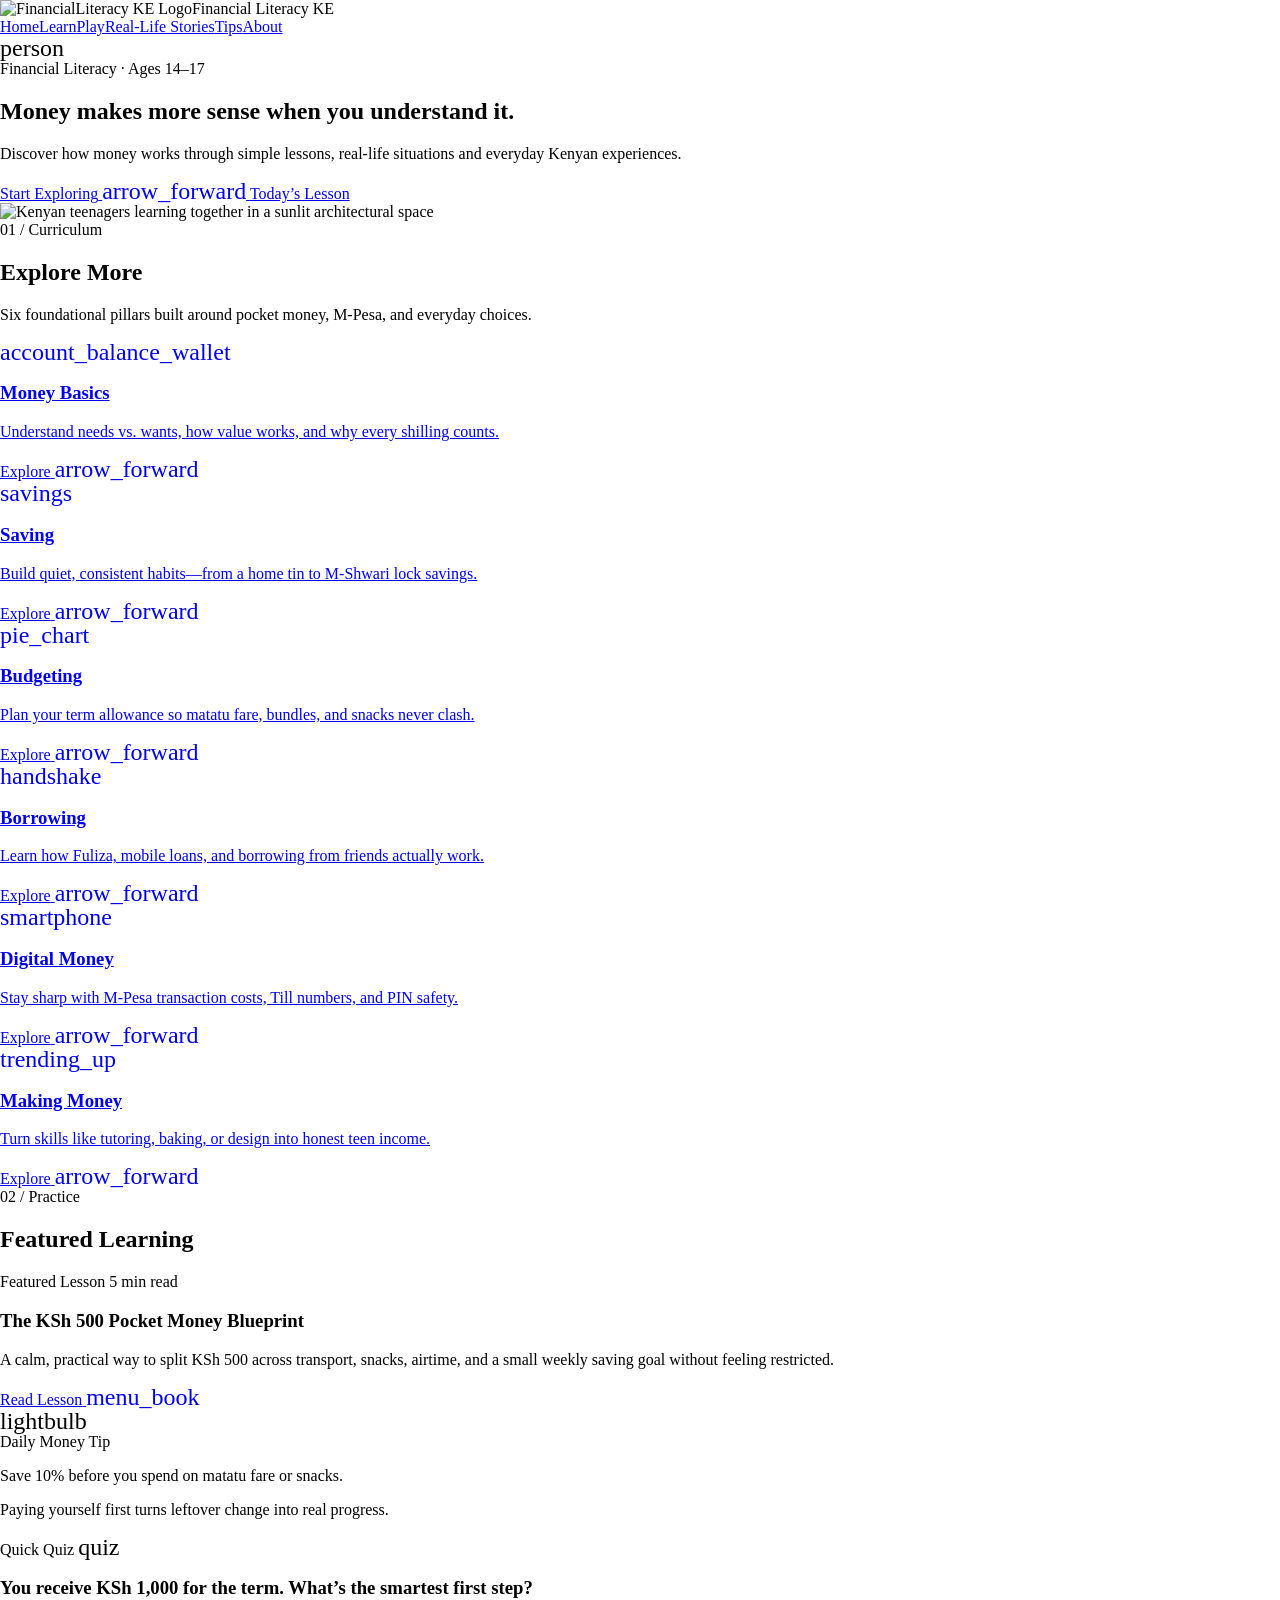
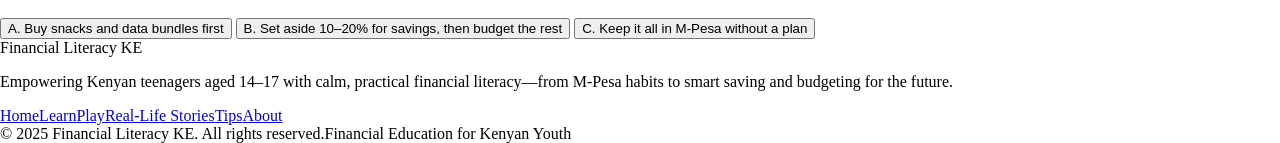
==== index.html @ c9da8e2b "Fix static preview startup" ====
<!DOCTYPE html>
<html lang="en">
<head>
    <meta charset="UTF-8">
    <meta name="viewport" content="width=device-width, initial-scale=1.0">
    <meta http-equiv="refresh" content="0; url=./code.html">
    <title>Financial Literacy KE</title>
</head>
<body>
    <p>Opening <a href="./code.html">Financial Literacy KE</a>…</p>
</body>
</html>
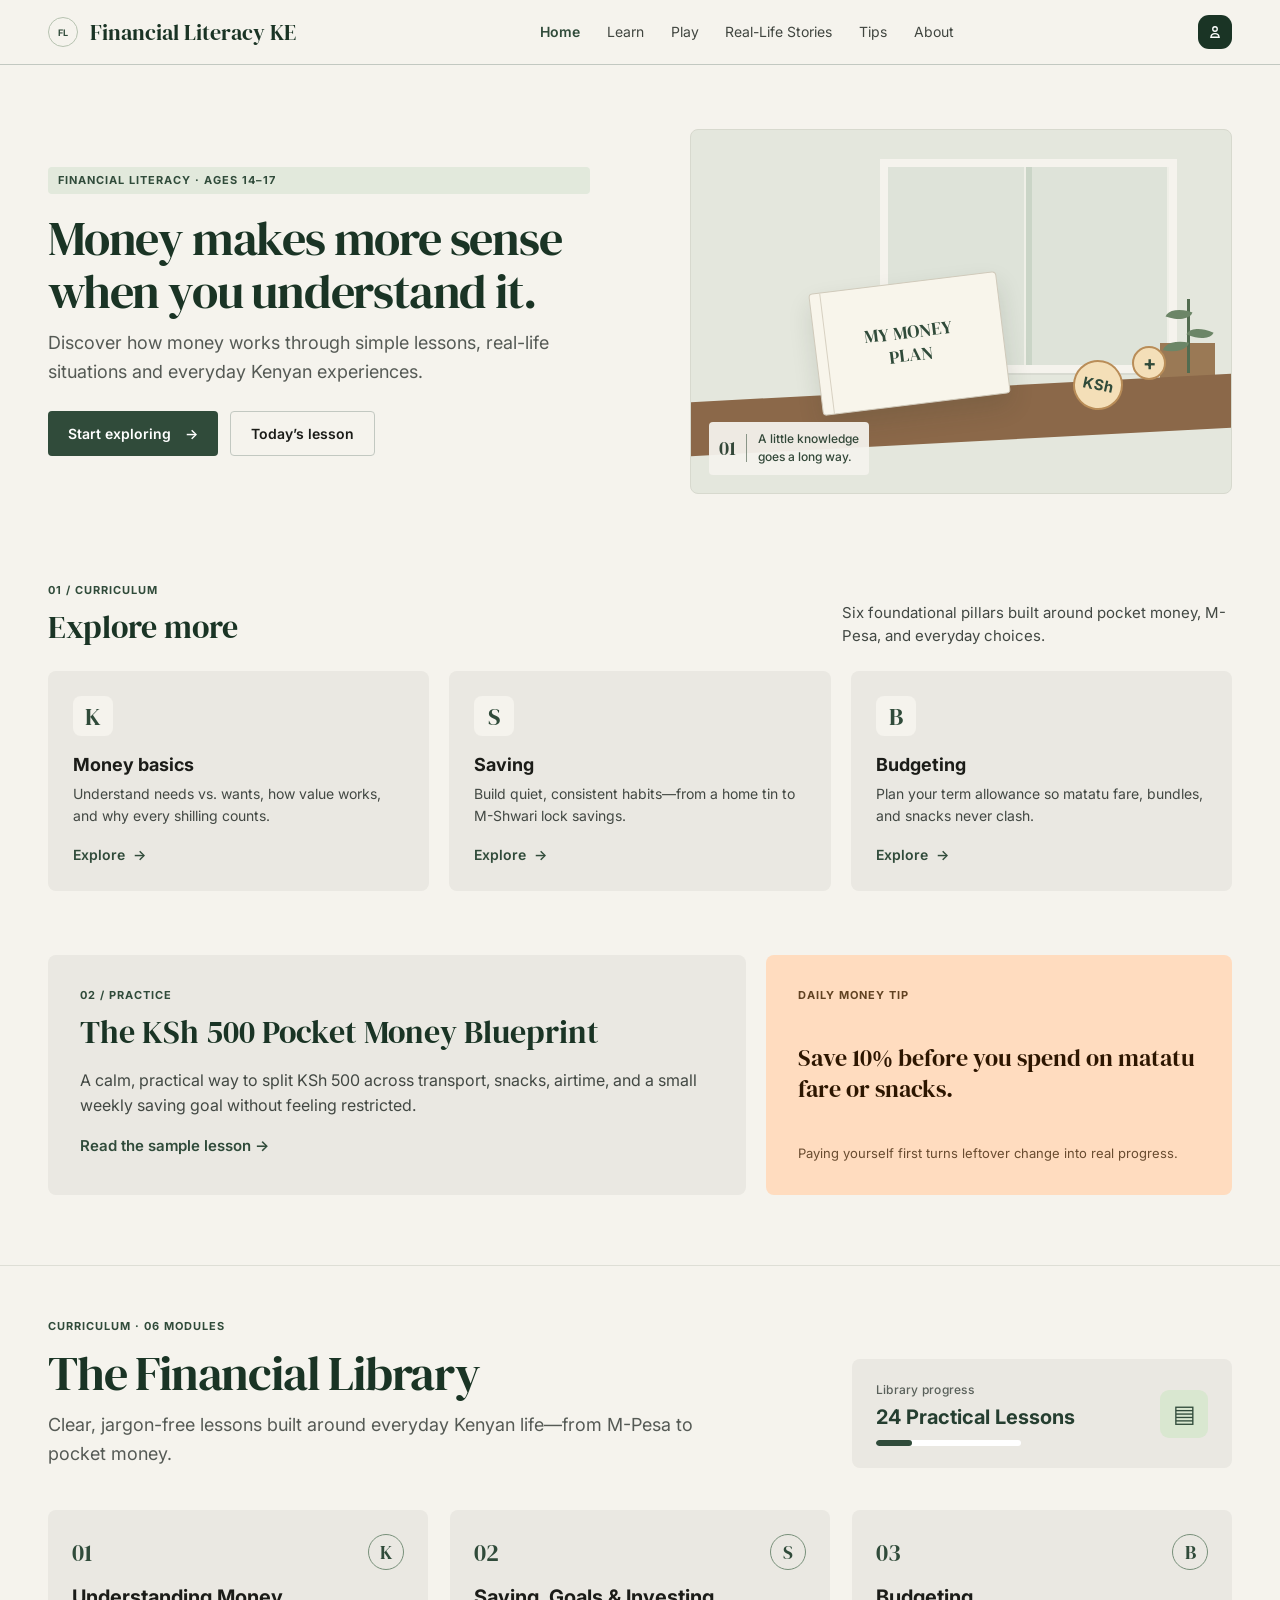
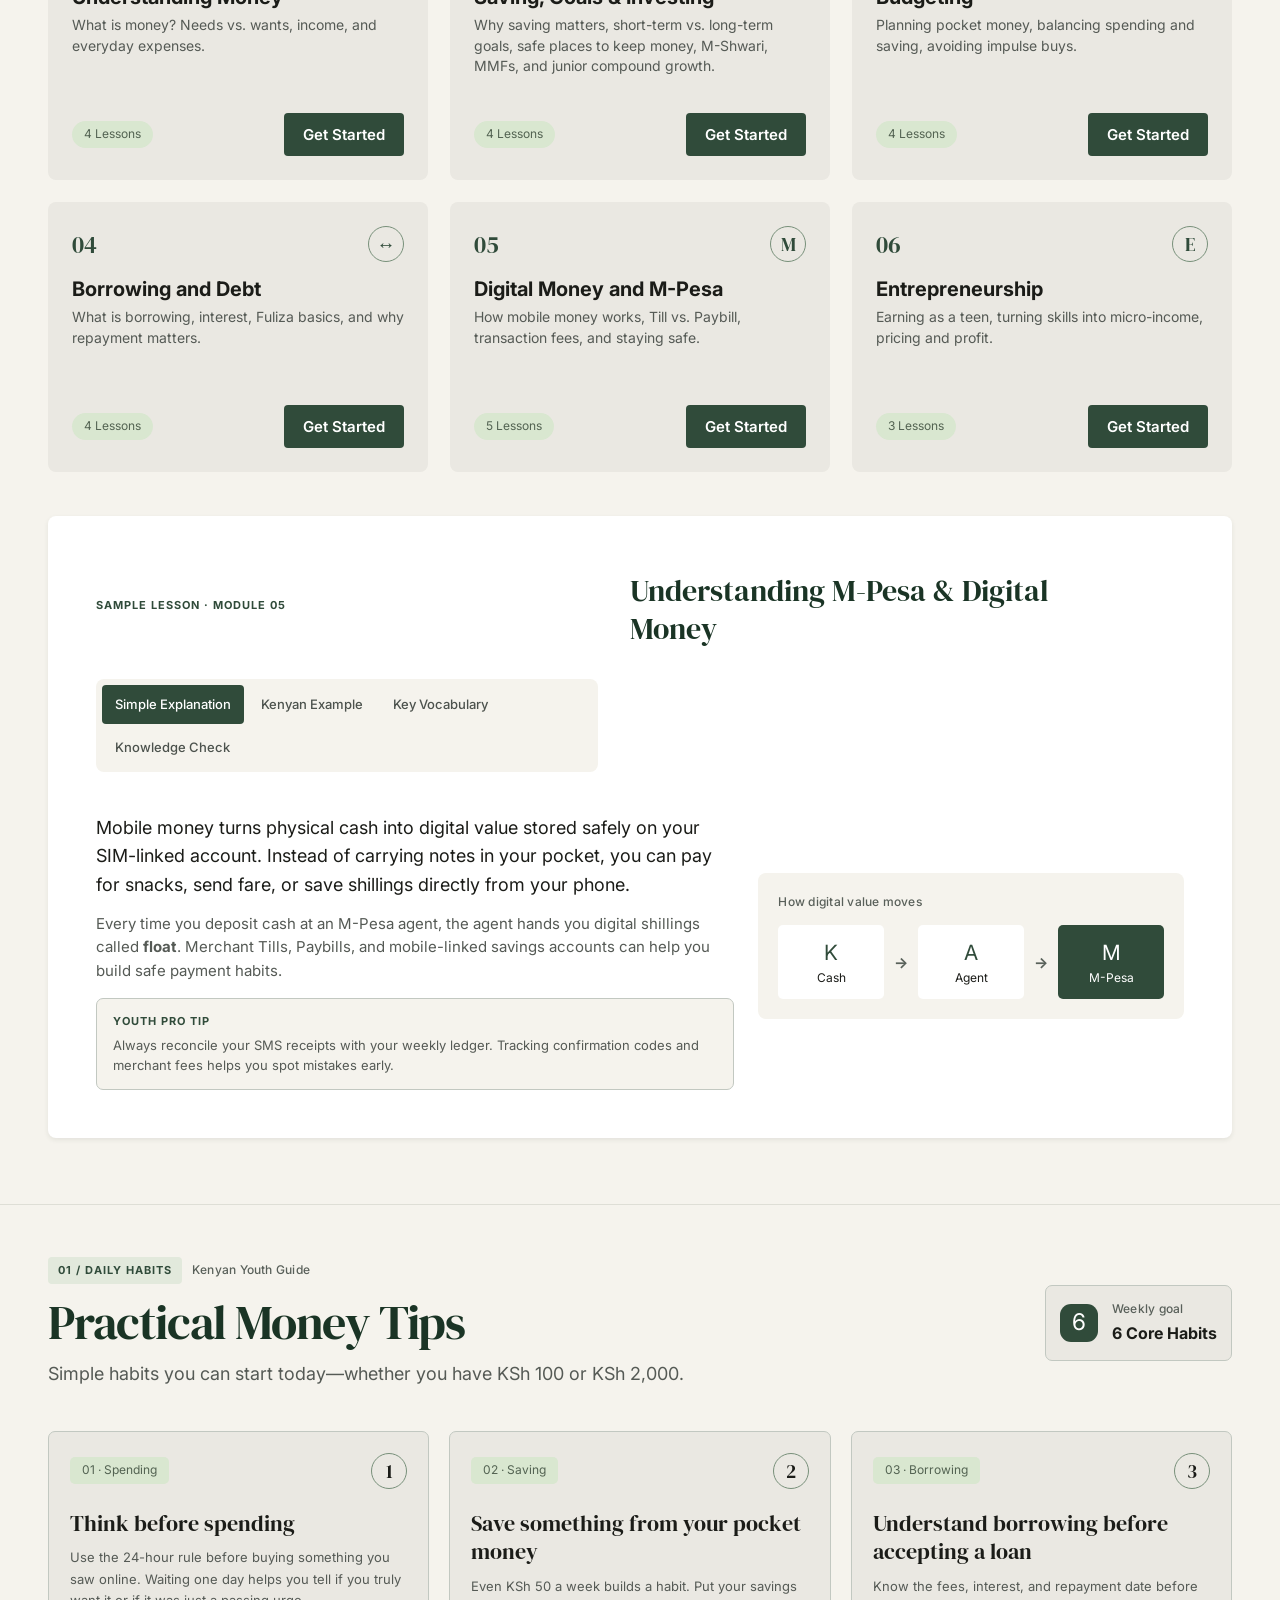
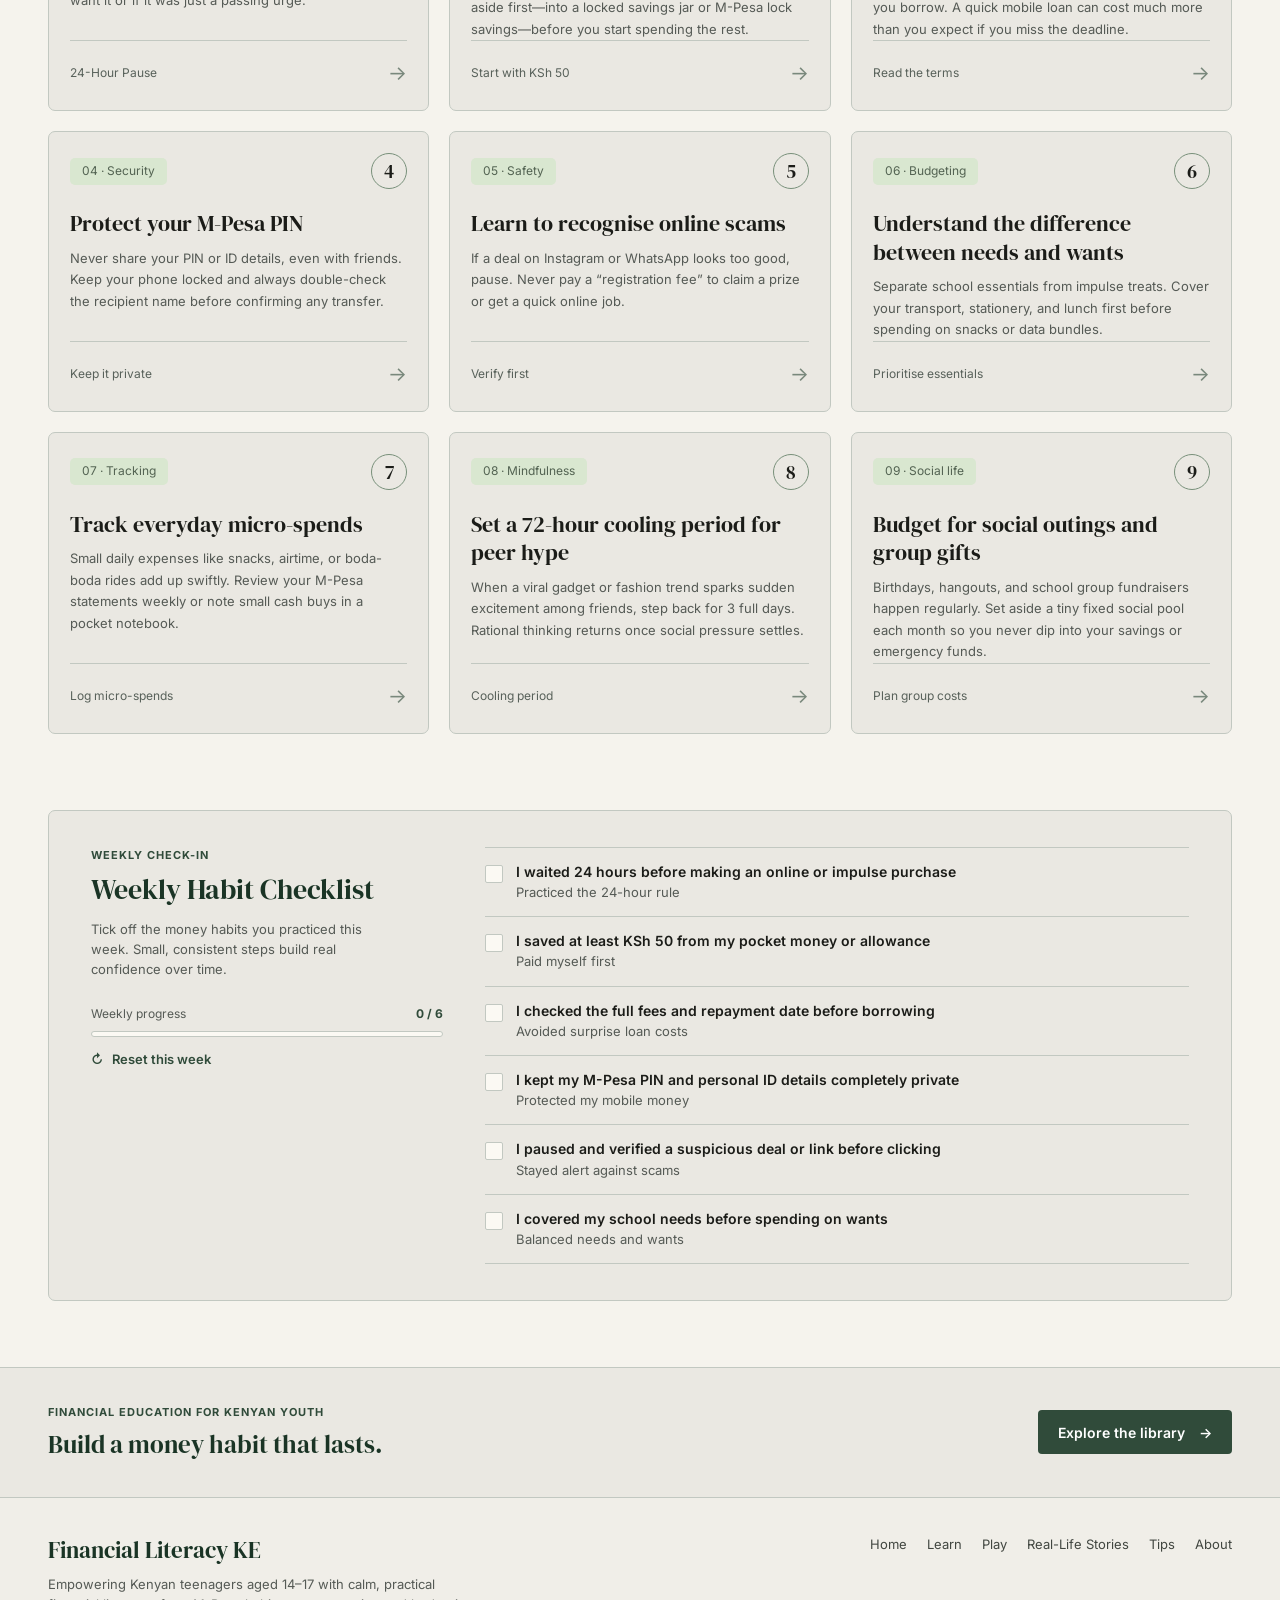
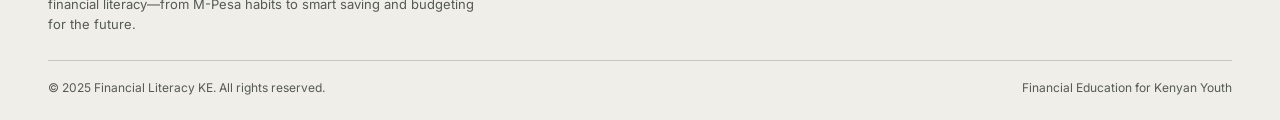
==== commit ebdfa649: "Build responsive financial literacy learning app" ====
--- a/index.html
+++ b/index.html
@@ -1,12 +1,493 @@
-<!DOCTYPE html>
+<!doctype html>
 <html lang="en">
-<head>
-    <meta charset="UTF-8">
-    <meta name="viewport" content="width=device-width, initial-scale=1.0">
-    <meta http-equiv="refresh" content="0; url=./code.html">
-    <title>Financial Literacy KE</title>
-</head>
-<body>
-    <p>Opening <a href="./code.html">Financial Literacy KE</a>…</p>
-</body>
+  <head>
+    <meta charset="utf-8" />
+    <meta name="viewport" content="width=device-width, initial-scale=1" />
+    <meta name="theme-color" content="#f5f3ed" />
+    <meta
+      name="description"
+      content="Practical, jargon-free financial lessons for Kenyan teenagers. Learn about saving, budgeting, M-Pesa, and more."
+    />
+    <title>Financial Literacy KE — Learn money with confidence</title>
+    <link rel="preconnect" href="https://fonts.googleapis.com" />
+    <link rel="preconnect" href="https://fonts.gstatic.com" crossorigin />
+    <link
+      href="https://fonts.googleapis.com/css2?family=DM+Serif+Display&family=Inter:wght@400;500;600;700&display=swap"
+      rel="stylesheet"
+    />
+    <link rel="stylesheet" href="./style.css" />
+    <script src="./script.js" defer></script>
+  </head>
+  <body>
+    <header class="site-header">
+      <div class="header-inner">
+        <a class="brand" href="#home" aria-label="Financial Literacy KE home">
+          <span class="brand-mark" aria-hidden="true">FL</span>
+          <span>Financial Literacy KE</span>
+        </a>
+        <button
+          class="menu-toggle"
+          type="button"
+          aria-expanded="false"
+          aria-controls="primary-nav"
+          aria-label="Open navigation"
+        >
+          <span></span><span></span><span></span>
+        </button>
+        <nav class="primary-nav" id="primary-nav" aria-label="Main navigation">
+          <a href="#home" data-nav="home">Home</a>
+          <a href="#library" data-nav="library">Learn</a>
+          <a href="#practice" data-nav="practice">Play</a>
+          <a href="#stories" data-nav="stories">Real-Life Stories</a>
+          <a href="#tips" data-nav="tips">Tips</a>
+          <a href="#about" data-nav="about">About</a>
+        </nav>
+        <a
+          class="profile-button"
+          href="#about"
+          aria-label="About Financial Literacy KE"
+          ><svg viewBox="0 0 24 24" aria-hidden="true">
+            <circle cx="12" cy="8" r="3" />
+            <path d="M6.5 19c.4-3.1 2.3-4.8 5.5-4.8s5.1 1.7 5.5 4.8z" /></svg
+        ></a>
+      </div>
+    </header>
+
+    <main>
+      <section class="home-section" id="home" aria-labelledby="home-title">
+        <div class="hero layout-width">
+          <div class="hero-copy">
+            <span class="eyebrow pill">Financial literacy · Ages 14–17</span>
+            <h1 id="home-title">
+              Money makes more sense when you understand it.
+            </h1>
+            <p class="lead">
+              Discover how money works through simple lessons, real-life
+              situations and everyday Kenyan experiences.
+            </p>
+            <div class="hero-actions">
+              <a class="button button-primary" href="#library"
+                >Start exploring <span aria-hidden="true">→</span></a
+              ><a class="button button-secondary" href="#practice"
+                >Today’s lesson</a
+              >
+            </div>
+          </div>
+          <div
+            class="hero-art"
+            role="img"
+            aria-label="Illustration of a learner planning savings and everyday spending"
+          >
+            <div class="art-sun"></div>
+            <div class="art-window">
+              <div class="window-pane"></div>
+              <div class="window-pane"></div>
+            </div>
+            <div class="art-plant"><i></i><i></i><i></i><b></b></div>
+            <div class="art-desk"></div>
+            <div class="art-book">
+              <span>MY MONEY<br />PLAN</span>
+            </div>
+            <div class="art-coin coin-one">KSh</div>
+            <div class="art-coin coin-two">+</div>
+            <div class="art-caption">
+              <span class="caption-mark">01</span
+              ><span>A little knowledge<br />goes a long way.</span>
+            </div>
+          </div>
+        </div>
+        <div class="home-highlights layout-width" id="stories">
+          <div class="section-heading">
+            <div>
+              <span class="eyebrow">01 / Curriculum</span>
+              <h2>Explore more</h2>
+            </div>
+            <p>
+              Six foundational pillars built around pocket money, M-Pesa, and
+              everyday choices.
+            </p>
+          </div>
+          <div class="highlight-grid">
+            <a class="highlight-card" href="#library"
+              ><span class="card-icon" aria-hidden="true">K</span>
+              <h3>Money basics</h3>
+              <p>
+                Understand needs vs. wants, how value works, and why every
+                shilling counts.
+              </p>
+              <span class="card-link"
+                >Explore <span aria-hidden="true">→</span></span
+              ></a
+            >
+            <a class="highlight-card" href="#library"
+              ><span class="card-icon" aria-hidden="true">S</span>
+              <h3>Saving</h3>
+              <p>
+                Build quiet, consistent habits—from a home tin to M-Shwari lock
+                savings.
+              </p>
+              <span class="card-link"
+                >Explore <span aria-hidden="true">→</span></span
+              ></a
+            >
+            <a class="highlight-card" href="#library"
+              ><span class="card-icon" aria-hidden="true">B</span>
+              <h3>Budgeting</h3>
+              <p>
+                Plan your term allowance so matatu fare, bundles, and snacks
+                never clash.
+              </p>
+              <span class="card-link"
+                >Explore <span aria-hidden="true">→</span></span
+              ></a
+            >
+          </div>
+        </div>
+        <div class="home-feature layout-width" id="practice">
+          <div class="feature-copy">
+            <span class="eyebrow">02 / Practice</span>
+            <h2>The KSh 500 Pocket Money Blueprint</h2>
+            <p>
+              A calm, practical way to split KSh 500 across transport, snacks,
+              airtime, and a small weekly saving goal without feeling
+              restricted.
+            </p>
+            <a class="text-link" href="#library"
+              >Read the sample lesson <span aria-hidden="true">→</span></a
+            >
+          </div>
+          <aside class="daily-tip">
+            <span class="eyebrow">Daily money tip</span>
+            <p>Save 10% before you spend on matatu fare or snacks.</p>
+            <span class="tip-foot"
+              >Paying yourself first turns leftover change into real
+              progress.</span
+            >
+          </aside>
+        </div>
+      </section>
+
+      <section
+        class="library-section page-section"
+        id="library"
+        aria-labelledby="library-title"
+      >
+        <div class="library-intro layout-width">
+          <div>
+            <span class="eyebrow">Curriculum · 06 Modules</span>
+            <h1 id="library-title">The Financial Library</h1>
+            <p class="lead">
+              Clear, jargon-free lessons built around everyday Kenyan life—from
+              M-Pesa to pocket money.
+            </p>
+          </div>
+          <div class="progress-summary">
+            <div>
+              <span class="small-label">Library progress</span
+              ><strong>24 Practical Lessons</strong>
+              <div class="progress-track"><span></span></div>
+            </div>
+            <span class="summary-icon" aria-hidden="true">▤</span>
+          </div>
+        </div>
+        <div class="module-grid layout-width" id="module-grid"></div>
+        <section
+          class="sample-lesson layout-width"
+          id="sample-lesson"
+          aria-labelledby="sample-title"
+        >
+          <div class="sample-intro">
+            <span class="eyebrow">Sample lesson · Module 05</span>
+            <h2 id="sample-title">Understanding M-Pesa &amp; Digital Money</h2>
+            <div
+              class="lesson-tabs"
+              role="tablist"
+              aria-label="Lesson sections"
+            >
+              <button
+                class="lesson-tab is-active"
+                type="button"
+                role="tab"
+                aria-selected="true"
+                aria-controls="panel-explanation"
+                id="tab-explanation"
+                data-tab="explanation"
+              >
+                Simple Explanation
+              </button>
+              <button
+                class="lesson-tab"
+                type="button"
+                role="tab"
+                aria-selected="false"
+                aria-controls="panel-example"
+                id="tab-example"
+                data-tab="example"
+              >
+                Kenyan Example
+              </button>
+              <button
+                class="lesson-tab"
+                type="button"
+                role="tab"
+                aria-selected="false"
+                aria-controls="panel-vocabulary"
+                id="tab-vocabulary"
+                data-tab="vocabulary"
+              >
+                Key Vocabulary
+              </button>
+              <button
+                class="lesson-tab"
+                type="button"
+                role="tab"
+                aria-selected="false"
+                aria-controls="panel-quiz"
+                id="tab-quiz"
+                data-tab="quiz"
+              >
+                Knowledge Check
+              </button>
+            </div>
+          </div>
+          <div class="lesson-panels">
+            <div
+              class="lesson-panel"
+              id="panel-explanation"
+              role="tabpanel"
+              aria-labelledby="tab-explanation"
+            >
+              <div class="lesson-copy">
+                <p class="lesson-lead">
+                  Mobile money turns physical cash into digital value stored
+                  safely on your SIM-linked account. Instead of carrying notes
+                  in your pocket, you can pay for snacks, send fare, or save
+                  shillings directly from your phone.
+                </p>
+                <p>
+                  Every time you deposit cash at an M-Pesa agent, the agent
+                  hands you digital shillings called <strong>float</strong>.
+                  Merchant Tills, Paybills, and mobile-linked savings accounts
+                  can help you build safe payment habits.
+                </p>
+                <aside class="pro-tip">
+                  <span class="eyebrow">Youth pro tip</span>
+                  <p>
+                    Always reconcile your SMS receipts with your weekly ledger.
+                    Tracking confirmation codes and merchant fees helps you spot
+                    mistakes early.
+                  </p>
+                </aside>
+              </div>
+              <div class="money-flow">
+                <span class="small-label">How digital value moves</span>
+                <div class="flow-items">
+                  <div><span aria-hidden="true">K</span>Cash</div>
+                  <b aria-hidden="true">→</b>
+                  <div><span aria-hidden="true">A</span>Agent</div>
+                  <b aria-hidden="true">→</b>
+                  <div class="flow-active">
+                    <span aria-hidden="true">M</span>M-Pesa
+                  </div>
+                </div>
+              </div>
+            </div>
+            <div
+              class="lesson-panel is-hidden"
+              id="panel-example"
+              role="tabpanel"
+              aria-labelledby="tab-example"
+              hidden
+            >
+              <div class="example-grid">
+                <article class="example-card">
+                  <span class="tag">Buy Goods · Till</span>
+                  <h3>Buying snacks at the local duka</h3>
+                  <p>
+                    You buy a samosa and juice for KSh 80 using the shopkeeper’s
+                    Till number. As a merchant payment, you pay the displayed
+                    amount.
+                  </p>
+                </article>
+                <article class="example-card">
+                  <span class="tag tag-warm">Send Money · P2P</span>
+                  <h3>Sending KSh 150 to a friend</h3>
+                  <p>
+                    Sending money to a personal number may include a transaction
+                    fee. Check the confirmation screen before approving.
+                  </p>
+                </article>
+              </div>
+            </div>
+            <div
+              class="lesson-panel is-hidden"
+              id="panel-vocabulary"
+              role="tabpanel"
+              aria-labelledby="tab-vocabulary"
+              hidden
+            >
+              <div class="vocabulary-grid">
+                <article>
+                  <span class="eyebrow">Term 01</span>
+                  <h3>Float</h3>
+                  <p>
+                    Digital money held by an M-Pesa agent or in your mobile
+                    wallet, ready to be converted into cash or sent.
+                  </p>
+                </article>
+                <article>
+                  <span class="eyebrow">Term 02</span>
+                  <h3>Transaction fee</h3>
+                  <p>
+                    A service charge shown before you confirm certain transfers
+                    or withdrawals.
+                  </p>
+                </article>
+                <article>
+                  <span class="eyebrow">Term 03</span>
+                  <h3>Fuliza</h3>
+                  <p>
+                    An overdraft service that can complete a payment when your
+                    balance is short and has fees to understand.
+                  </p>
+                </article>
+              </div>
+            </div>
+            <div
+              class="lesson-panel is-hidden"
+              id="panel-quiz"
+              role="tabpanel"
+              aria-labelledby="tab-quiz"
+              hidden
+            >
+              <div class="question-card">
+                <span class="eyebrow">Quick check</span>
+                <h3>
+                  You are paying KSh 80 for snacks using a shop’s Buy Goods
+                  Till. What should you check before confirming?
+                </h3>
+                <div class="answer-list" data-quiz>
+                  <button
+                    class="answer-option"
+                    type="button"
+                    data-correct="true"
+                  >
+                    The merchant name and total shown on screen</button
+                  ><button
+                    class="answer-option"
+                    type="button"
+                    data-correct="false"
+                  >
+                    Whether you can share your PIN with the cashier</button
+                  ><button
+                    class="answer-option"
+                    type="button"
+                    data-correct="false"
+                  >
+                    Nothing—confirm every request immediately
+                  </button>
+                </div>
+                <p class="quiz-feedback" aria-live="polite"></p>
+              </div>
+            </div>
+          </div>
+        </section>
+      </section>
+
+      <section
+        class="tips-section page-section"
+        id="tips"
+        aria-labelledby="tips-title"
+      >
+        <div class="tips-intro layout-width">
+          <div>
+            <div class="eyebrow-row">
+              <span class="eyebrow pill">01 / Daily habits</span
+              ><span class="small-label">Kenyan Youth Guide</span>
+            </div>
+            <h1 id="tips-title">Practical Money Tips</h1>
+            <p class="lead">
+              Simple habits you can start today—whether you have KSh 100 or KSh
+              2,000.
+            </p>
+          </div>
+          <div class="goal-card">
+            <span class="goal-icon" aria-hidden="true">6</span
+            ><span
+              ><span class="small-label">Weekly goal</span
+              ><strong>6 Core Habits</strong></span
+            >
+          </div>
+        </div>
+        <div class="tips-grid layout-width" id="tips-grid"></div>
+        <section
+          class="checklist-card layout-width"
+          aria-labelledby="checklist-title"
+        >
+          <div class="checklist-summary">
+            <span class="eyebrow">Weekly check-in</span>
+            <h2 id="checklist-title">Weekly Habit Checklist</h2>
+            <p>
+              Tick off the money habits you practiced this week. Small,
+              consistent steps build real confidence over time.
+            </p>
+            <div class="check-progress">
+              <span>Weekly progress</span
+              ><strong id="checklist-counter" aria-live="polite">0 / 6</strong>
+            </div>
+            <div
+              class="progress-track progress-large"
+              role="progressbar"
+              aria-label="Weekly habits completed"
+              aria-valuemin="0"
+              aria-valuemax="6"
+              aria-valuenow="0"
+            >
+              <span id="checklist-progress"></span>
+            </div>
+            <button class="reset-button" id="reset-checklist" type="button">
+              ↻ &nbsp; Reset this week
+            </button>
+          </div>
+          <div class="checklist-items" id="checklist-items"></div>
+        </section>
+      </section>
+
+      <section class="about-strip" id="about">
+        <div class="layout-width about-inner">
+          <div>
+            <span class="eyebrow">Financial education for Kenyan youth</span>
+            <h2>Build a money habit that lasts.</h2>
+          </div>
+          <a class="button button-primary" href="#library"
+            >Explore the library <span aria-hidden="true">→</span></a
+          >
+        </div>
+      </section>
+    </main>
+
+    <footer class="site-footer">
+      <div class="layout-width">
+        <div class="footer-top">
+          <div class="footer-about">
+            <a class="footer-brand" href="#home">Financial Literacy KE</a>
+            <p>
+              Empowering Kenyan teenagers aged 14–17 with calm, practical
+              financial literacy—from M-Pesa habits to smart saving and
+              budgeting for the future.
+            </p>
+          </div>
+          <nav aria-label="Footer navigation">
+            <a href="#home">Home</a><a href="#library">Learn</a
+            ><a href="#practice">Play</a><a href="#stories">Real-Life Stories</a
+            ><a href="#tips">Tips</a><a href="#about">About</a>
+          </nav>
+        </div>
+        <div class="footer-bottom">
+          <span>© 2025 Financial Literacy KE. All rights reserved.</span
+          ><span>Financial Education for Kenyan Youth</span>
+        </div>
+      </div>
+    </footer>
+  </body>
 </html>
--- a/style.css
+++ b/style.css
@@ -0,0 +1,1332 @@
+:root {
+  --canvas: #f5f3ed;
+  --surface: #fbf9f3;
+  --card: #eae8e2;
+  --card-light: #f0eee8;
+  --white: #fff;
+  --ink: #1b1c18;
+  --muted: #424843;
+  --green: #304b3a;
+  --green-dark: #1a3425;
+  --sage: #d9e7d0;
+  --line: #c2c8c1;
+  --oak: #ffdcbf;
+  --serif: "DM Serif Display", Georgia, serif;
+  --sans: "Inter", Arial, sans-serif;
+  --page: 1200px;
+  --gutter: clamp(20px, 4vw, 48px);
+}
+* {
+  box-sizing: border-box;
+}
+html {
+  scroll-behavior: smooth;
+  scroll-padding-top: 82px;
+}
+body {
+  margin: 0;
+  background: var(--canvas);
+  color: var(--ink);
+  font-family: var(--sans);
+  font-size: 15px;
+  line-height: 1.55;
+}
+a {
+  color: inherit;
+  text-decoration: none;
+}
+button {
+  font: inherit;
+}
+button:focus-visible,
+a:focus-visible,
+input:focus-visible {
+  outline: 3px solid #8a9e82;
+  outline-offset: 3px;
+}
+.layout-width {
+  width: min(var(--page), calc(100% - var(--gutter) * 2));
+  margin-inline: auto;
+}
+.site-header {
+  height: 65px;
+  background: rgba(245, 243, 237, 0.97);
+  border-bottom: 1px solid var(--line);
+  position: sticky;
+  top: 0;
+  z-index: 20;
+  backdrop-filter: blur(12px);
+}
+.header-inner {
+  height: 100%;
+  width: min(1440px, calc(100% - var(--gutter) * 2));
+  margin: auto;
+  display: flex;
+  align-items: center;
+  justify-content: space-between;
+  gap: 28px;
+}
+.brand {
+  display: inline-flex;
+  align-items: center;
+  gap: 12px;
+  color: var(--green-dark);
+  font: 22px/1.1 var(--serif);
+  white-space: nowrap;
+}
+.brand-mark {
+  height: 30px;
+  width: 30px;
+  border: 1px solid #b6c2b0;
+  border-radius: 50%;
+  display: grid;
+  place-items: center;
+  font: 700 9px var(--sans);
+  letter-spacing: -0.05em;
+  color: var(--green);
+}
+.primary-nav {
+  display: flex;
+  align-items: center;
+  gap: clamp(14px, 2.1vw, 29px);
+}
+.primary-nav a,
+.site-footer nav a {
+  font-size: 14px;
+  color: #414640;
+  transition: color 0.18s;
+}
+.primary-nav a:hover,
+.primary-nav a[aria-current="page"],
+.site-footer nav a:hover {
+  color: var(--green);
+  font-weight: 600;
+}
+.profile-button {
+  height: 34px;
+  width: 34px;
+  border-radius: 11px;
+  display: grid;
+  place-items: center;
+  background: var(--green-dark);
+  color: white;
+  flex: none;
+}
+.profile-button svg {
+  height: 18px;
+  width: 18px;
+  fill: none;
+  stroke: currentColor;
+  stroke-width: 1.8;
+}
+.menu-toggle {
+  display: none;
+  border: 0;
+  background: none;
+  color: var(--green);
+  padding: 8px;
+}
+.eyebrow,
+.small-label {
+  display: block;
+  color: var(--green);
+  font-size: 11px;
+  font-weight: 700;
+  letter-spacing: 0.09em;
+  text-transform: uppercase;
+}
+.small-label {
+  color: #59605a;
+  letter-spacing: 0.02em;
+  font-size: 12px;
+  text-transform: none;
+  font-weight: 500;
+}
+.pill,
+.tag {
+  background: #e2e9dc;
+  padding: 5px 10px;
+  border-radius: 4px;
+}
+.lead {
+  font-size: 18px;
+  line-height: 1.6;
+  color: #555a55;
+  margin: 10px 0 0;
+}
+.hero {
+  display: grid;
+  grid-template-columns: 1fr 1fr;
+  align-items: center;
+  gap: clamp(44px, 8vw, 100px);
+  padding-block: 64px 76px;
+}
+.hero-copy h1,
+.library-intro h1,
+.tips-intro h1 {
+  font: clamp(38px, 4vw, 48px)/1.12 var(--serif);
+  letter-spacing: -0.025em;
+  color: var(--green-dark);
+  margin: 18px 0 0;
+}
+.hero-copy .lead {
+  max-width: 600px;
+}
+.hero-actions {
+  display: flex;
+  flex-wrap: wrap;
+  gap: 12px;
+  margin-top: 24px;
+}
+.button {
+  min-height: 44px;
+  padding: 11px 20px;
+  border-radius: 4px;
+  display: inline-flex;
+  align-items: center;
+  justify-content: center;
+  gap: 14px;
+  font-weight: 600;
+  font-size: 14px;
+  transition:
+    background 0.18s,
+    color 0.18s,
+    transform 0.18s;
+}
+.button:hover {
+  transform: translateY(-1px);
+}
+.button-primary {
+  background: var(--green);
+  color: white;
+}
+.button-primary:hover {
+  background: #253b2d;
+}
+.button-secondary {
+  border: 1px solid var(--line);
+  background: transparent;
+  color: var(--ink);
+}
+.button-secondary:hover {
+  background: var(--card);
+}
+.hero-art {
+  height: 365px;
+  position: relative;
+  overflow: hidden;
+  border-radius: 8px;
+  background: #e4e7dd;
+  border: 1px solid #d7d9ce;
+}
+.art-sun {
+  position: absolute;
+  width: 176px;
+  height: 176px;
+  border-radius: 50%;
+  background: #eacda2;
+  right: 14%;
+  top: 12%;
+}
+.art-window {
+  position: absolute;
+  right: 10%;
+  top: 8%;
+  width: 55%;
+  height: 59%;
+  border: 8px solid #f5f3ed;
+  background: #cad5c7;
+  display: grid;
+  grid-template-columns: 1fr 1fr;
+  gap: 6px;
+  box-shadow: 0 2px 0 rgba(27, 28, 24, 0.06);
+}
+.window-pane {
+  background: rgba(245, 243, 237, 0.45);
+  border-right: 2px solid rgba(245, 243, 237, 0.75);
+}
+.art-desk {
+  position: absolute;
+  bottom: 14%;
+  left: 0;
+  width: 100%;
+  height: 15%;
+  background: #8b6849;
+  transform: skewY(-3deg);
+}
+.art-book {
+  position: absolute;
+  bottom: 24%;
+  left: 23%;
+  width: 35%;
+  height: 34%;
+  background: #f8f5eb;
+  border: 1px solid #d0cabb;
+  border-radius: 4px;
+  transform: rotate(-7deg);
+  box-shadow: 0 12px 24px #26362822;
+  display: grid;
+  place-items: center;
+  color: var(--green);
+  font: 18px/1.25 var(--serif);
+  text-align: center;
+}
+.art-book:before {
+  content: "";
+  position: absolute;
+  left: 10px;
+  top: 0;
+  bottom: 0;
+  border-left: 1px solid #d7d1c2;
+}
+.art-coin {
+  position: absolute;
+  border-radius: 50%;
+  display: grid;
+  place-items: center;
+  font-weight: 700;
+  color: var(--green);
+  border: 2px solid #b98d58;
+  background: #f4dfb8;
+}
+.coin-one {
+  width: 50px;
+  height: 50px;
+  right: 20%;
+  bottom: 23%;
+  transform: rotate(12deg);
+}
+.coin-two {
+  width: 34px;
+  height: 34px;
+  right: 12%;
+  bottom: 31%;
+  font-size: 20px;
+}
+.art-plant {
+  position: absolute;
+  bottom: 29%;
+  right: 3%;
+  height: 95px;
+  width: 55px;
+  border-bottom: 45px solid #9a7955;
+}
+.art-plant:before {
+  content: "";
+  position: absolute;
+  height: 74px;
+  border-left: 3px solid #526c50;
+  left: 27px;
+  top: 6px;
+}
+.art-plant i {
+  position: absolute;
+  width: 24px;
+  height: 13px;
+  border-radius: 100% 0 100% 0;
+  background: #6c8667;
+}
+.art-plant i:nth-child(1) {
+  left: 7px;
+  top: 15px;
+  transform: rotate(20deg);
+}
+.art-plant i:nth-child(2) {
+  left: 28px;
+  top: 34px;
+  transform: rotate(205deg);
+}
+.art-plant i:nth-child(3) {
+  left: 4px;
+  top: 47px;
+  transform: rotate(12deg);
+}
+.art-caption {
+  position: absolute;
+  left: 18px;
+  bottom: 18px;
+  z-index: 2;
+  display: flex;
+  gap: 11px;
+  align-items: center;
+  padding: 8px 10px;
+  border-radius: 4px;
+  background: rgba(245, 243, 237, 0.94);
+  color: #334839;
+  font-size: 12px;
+  font-weight: 500;
+}
+.caption-mark {
+  font: 20px var(--serif);
+  border-right: 1px solid #899587;
+  padding-right: 10px;
+}
+.home-highlights {
+  padding-block: 12px 64px;
+}
+.section-heading {
+  display: flex;
+  justify-content: space-between;
+  align-items: end;
+  gap: 28px;
+  margin-bottom: 24px;
+}
+.section-heading h2,
+.home-feature h2,
+.sample-lesson h2,
+.checklist-summary h2,
+.about-inner h2 {
+  font: 32px/1.25 var(--serif);
+  color: var(--green-dark);
+  margin: 8px 0 0;
+}
+.section-heading > p {
+  max-width: 390px;
+  color: var(--muted);
+  margin: 0;
+}
+.highlight-grid {
+  display: grid;
+  grid-template-columns: repeat(3, 1fr);
+  gap: 20px;
+}
+.highlight-card {
+  background: var(--card);
+  border: 1px solid transparent;
+  border-radius: 8px;
+  padding: 24px;
+  min-height: 210px;
+  display: flex;
+  flex-direction: column;
+  align-items: flex-start;
+  transition:
+    border-color 0.2s,
+    transform 0.2s;
+}
+.highlight-card:hover {
+  border-color: var(--line);
+  transform: translateY(-2px);
+}
+.card-icon {
+  width: 40px;
+  height: 40px;
+  display: grid;
+  place-items: center;
+  border-radius: 8px;
+  background: var(--canvas);
+  color: var(--green);
+  font: 24px var(--serif);
+}
+.highlight-card h3 {
+  font-size: 18px;
+  margin: 15px 0 4px;
+}
+.highlight-card p {
+  font-size: 14px;
+  color: var(--muted);
+  margin: 0 0 18px;
+}
+.card-link {
+  margin-top: auto;
+  color: var(--green);
+  font-weight: 600;
+  font-size: 14px;
+  display: flex;
+  gap: 8px;
+}
+.home-feature {
+  display: grid;
+  grid-template-columns: 1.2fr 0.8fr;
+  gap: 20px;
+  padding-block: 0 70px;
+}
+.feature-copy,
+.daily-tip {
+  border-radius: 8px;
+  padding: 32px;
+  background: var(--card);
+}
+.feature-copy h2 {
+  max-width: 520px;
+}
+.feature-copy p {
+  max-width: 620px;
+  color: var(--muted);
+  font-size: 16px;
+}
+.text-link {
+  color: var(--green);
+  font-weight: 600;
+}
+.daily-tip {
+  background: var(--oak);
+  color: #2d1600;
+  display: flex;
+  flex-direction: column;
+  justify-content: space-between;
+  min-height: 240px;
+}
+.daily-tip .eyebrow {
+  color: #614222;
+}
+.daily-tip p {
+  font: 24px/1.3 var(--serif);
+  margin: 18px 0;
+}
+.tip-foot {
+  font-size: 13px;
+  color: #694c30;
+}
+.page-section {
+  border-top: 1px solid #deded6;
+  padding-block: 52px 66px;
+}
+.library-intro,
+.tips-intro {
+  display: grid;
+  grid-template-columns: 1fr 380px;
+  align-items: end;
+  gap: 40px;
+  padding-bottom: 42px;
+}
+.library-intro h1,
+.tips-intro h1 {
+  margin-top: 12px;
+}
+.library-intro .lead,
+.tips-intro .lead {
+  max-width: 680px;
+}
+.progress-summary {
+  background: var(--card);
+  border-radius: 8px;
+  padding: 22px 24px;
+  min-height: 108px;
+  display: flex;
+  align-items: center;
+  justify-content: space-between;
+  gap: 18px;
+}
+.progress-summary strong,
+.goal-card strong {
+  display: block;
+  font-size: 20px;
+  color: #253e30;
+  margin-top: 3px;
+}
+.progress-track {
+  height: 6px;
+  width: 145px;
+  border-radius: 20px;
+  background: white;
+  overflow: hidden;
+  margin-top: 7px;
+}
+.progress-track span {
+  display: block;
+  height: 100%;
+  width: 25%;
+  background: var(--green);
+  border-radius: inherit;
+}
+.summary-icon {
+  height: 48px;
+  width: 48px;
+  display: grid;
+  place-items: center;
+  border-radius: 9px;
+  background: var(--sage);
+  font-size: 24px;
+  color: var(--green);
+}
+.module-grid {
+  display: grid;
+  grid-template-columns: repeat(3, minmax(0, 1fr));
+  gap: 22px;
+}
+.module-card {
+  min-height: 270px;
+  background: var(--card);
+  border-radius: 8px;
+  padding: 24px;
+  display: flex;
+  flex-direction: column;
+  justify-content: space-between;
+  transition:
+    background 0.2s,
+    transform 0.2s;
+}
+.module-card:hover {
+  background: #e4e2dd;
+  transform: translateY(-2px);
+}
+.module-top {
+  display: flex;
+  align-items: center;
+  justify-content: space-between;
+  color: var(--green);
+}
+.module-number {
+  font: 24px var(--serif);
+}
+.module-icon {
+  font: 19px var(--serif);
+  width: 36px;
+  height: 36px;
+  border: 1px solid #78907a;
+  border-radius: 50%;
+  display: grid;
+  place-items: center;
+  flex: none;
+}
+.module-card h2 {
+  font-size: 20px;
+  line-height: 1.3;
+  margin: 14px 0 5px;
+}
+.module-card p {
+  font-size: 14px;
+  line-height: 1.45;
+  color: #555a55;
+  margin: 0;
+}
+.module-bottom {
+  display: flex;
+  justify-content: space-between;
+  align-items: center;
+  gap: 10px;
+  margin-top: 24px;
+}
+.lesson-count,
+.tag {
+  display: inline-flex;
+  border-radius: 99px;
+  padding: 4px 12px;
+  background: var(--sage);
+  color: #536352;
+  font-size: 12px;
+  white-space: nowrap;
+}
+.module-start {
+  border: 0;
+  border-radius: 4px;
+  background: var(--green);
+  color: white;
+  font-weight: 600;
+  padding: 10px 19px;
+  cursor: pointer;
+}
+.module-start:hover {
+  background: var(--green-dark);
+}
+.sample-lesson {
+  margin-top: 44px;
+  background: white;
+  border-radius: 8px;
+  padding: clamp(24px, 4vw, 48px);
+  box-shadow: 0 2px 5px #252b2415;
+}
+.sample-intro {
+  display: grid;
+  grid-template-columns: minmax(250px, 0.95fr) 1.05fr;
+  gap: 32px;
+  align-items: center;
+  margin-bottom: 30px;
+}
+.sample-intro h2 {
+  font-size: 30px;
+  max-width: 470px;
+}
+.lesson-tabs {
+  display: flex;
+  align-items: center;
+  flex-wrap: wrap;
+  gap: 4px;
+  padding: 6px;
+  background: var(--canvas);
+  border-radius: 8px;
+}
+.lesson-tab {
+  border: 0;
+  border-radius: 4px;
+  padding: 9px 13px;
+  background: transparent;
+  color: #4c524d;
+  font-size: 13px;
+  font-weight: 500;
+  cursor: pointer;
+}
+.lesson-tab:hover {
+  background: #e7e5dd;
+}
+.lesson-tab.is-active {
+  background: var(--green);
+  color: white;
+}
+.lesson-panel {
+  display: grid;
+  grid-template-columns: 1.2fr 0.8fr;
+  gap: 24px;
+  align-items: center;
+}
+.lesson-panel[hidden] {
+  display: none;
+}
+.lesson-copy p {
+  color: #555a55;
+  margin: 12px 0;
+}
+.lesson-copy .lesson-lead {
+  font-size: 18px;
+  color: var(--ink);
+  line-height: 1.6;
+}
+.pro-tip {
+  border: 1px solid var(--line);
+  border-radius: 7px;
+  background: var(--canvas);
+  padding: 14px 16px;
+  margin-top: 16px;
+}
+.pro-tip p {
+  font-size: 13px;
+  margin: 5px 0 0;
+}
+.money-flow {
+  border-radius: 8px;
+  padding: 20px;
+  background: var(--canvas);
+}
+.flow-items {
+  display: flex;
+  align-items: center;
+  justify-content: space-between;
+  gap: 10px;
+  margin-top: 14px;
+}
+.flow-items > div {
+  min-height: 74px;
+  min-width: 0;
+  flex: 1;
+  background: white;
+  border-radius: 5px;
+  display: flex;
+  flex-direction: column;
+  align-items: center;
+  justify-content: center;
+  font-size: 12px;
+}
+.flow-items > div span {
+  font-size: 21px;
+  color: var(--green);
+}
+.flow-items > b {
+  color: #59615a;
+}
+.flow-items .flow-active {
+  background: var(--green);
+  color: white;
+}
+.flow-items .flow-active span {
+  color: white;
+}
+.example-grid,
+.vocabulary-grid {
+  display: grid;
+  grid-template-columns: repeat(2, 1fr);
+  gap: 18px;
+}
+.example-card,
+.vocabulary-grid article,
+.question-card {
+  background: var(--canvas);
+  padding: 22px;
+  border-radius: 8px;
+}
+.example-card h3,
+.vocabulary-grid h3,
+.question-card h3 {
+  font: 21px/1.3 var(--serif);
+  margin: 14px 0 8px;
+  color: var(--green-dark);
+}
+.example-card p,
+.vocabulary-grid p {
+  font-size: 14px;
+  color: var(--muted);
+  margin: 0;
+}
+.tag {
+  border-radius: 5px;
+}
+.tag-warm {
+  background: var(--oak);
+  color: #60472d;
+}
+.vocabulary-grid {
+  grid-template-columns: repeat(3, 1fr);
+}
+.vocabulary-grid h3 {
+  font-size: 20px;
+}
+.question-card {
+  max-width: 760px;
+}
+.answer-list {
+  display: grid;
+  gap: 8px;
+}
+.answer-option {
+  background: white;
+  border: 1px solid var(--line);
+  border-radius: 5px;
+  padding: 12px 14px;
+  text-align: left;
+  cursor: pointer;
+}
+.answer-option:hover {
+  border-color: var(--green);
+}
+.answer-option.is-correct {
+  background: #e2ebdf;
+  border-color: #8ca48b;
+}
+.answer-option.is-wrong {
+  background: #f5e7e2;
+  border-color: #bf8f83;
+}
+.quiz-feedback {
+  min-height: 22px;
+  margin: 10px 0 0;
+  color: var(--green);
+  font-weight: 600;
+  font-size: 14px;
+}
+.tips-intro {
+  grid-template-columns: 1fr auto;
+  align-items: center;
+}
+.eyebrow-row {
+  display: flex;
+  align-items: center;
+  gap: 10px;
+}
+.goal-card {
+  display: flex;
+  align-items: center;
+  gap: 14px;
+  background: var(--card);
+  border: 1px solid var(--line);
+  border-radius: 7px;
+  padding: 14px;
+}
+.goal-card strong {
+  font-size: 16px;
+  color: var(--ink);
+}
+.goal-icon {
+  height: 38px;
+  width: 38px;
+  border-radius: 11px;
+  background: var(--green);
+  color: white;
+  display: grid;
+  place-items: center;
+  font-size: 23px;
+}
+.tips-grid {
+  display: grid;
+  grid-template-columns: repeat(3, minmax(0, 1fr));
+  gap: 20px;
+}
+.tip-card {
+  background: var(--card);
+  border: 1px solid var(--line);
+  border-radius: 7px;
+  padding: 21px;
+  min-height: 272px;
+  display: flex;
+  flex-direction: column;
+}
+.tip-card-top {
+  display: flex;
+  align-items: center;
+  justify-content: space-between;
+}
+.tip-card h2 {
+  font: 22px/1.3 var(--serif);
+  margin: 20px 0 10px;
+}
+.tip-card p {
+  font-size: 13px;
+  color: #555a55;
+  margin: 0;
+  line-height: 1.65;
+}
+.tip-card-bottom {
+  border-top: 1px solid var(--line);
+  margin-top: auto;
+  padding-top: 17px;
+  display: flex;
+  justify-content: space-between;
+  align-items: center;
+  color: #58615a;
+  font-size: 12px;
+}
+.tip-arrow {
+  font-size: 20px;
+  color: #79887c;
+}
+.checklist-card {
+  margin-top: 76px;
+  padding: 36px 42px;
+  background: var(--card);
+  border: 1px solid var(--line);
+  border-radius: 7px;
+  display: grid;
+  grid-template-columns: 0.8fr 1.6fr;
+  gap: 42px;
+}
+.checklist-summary h2 {
+  font-size: 28px;
+}
+.checklist-summary > p {
+  font-size: 13px;
+  color: #555a55;
+  margin: 12px 0 26px;
+  max-width: 300px;
+}
+.check-progress {
+  display: flex;
+  align-items: center;
+  justify-content: space-between;
+  font-size: 12px;
+  color: #555a55;
+}
+.check-progress strong {
+  color: var(--green);
+}
+.progress-large {
+  width: 100%;
+  height: 6px;
+  border: 1px solid var(--line);
+  background: var(--surface);
+  margin-top: 7px;
+}
+.progress-large span {
+  width: 0;
+  transition: width 0.25s;
+}
+.reset-button {
+  border: 0;
+  background: none;
+  color: var(--green);
+  font-weight: 600;
+  font-size: 13px;
+  padding: 12px 0;
+  cursor: pointer;
+}
+.checklist-items {
+  border-top: 1px solid var(--line);
+  border-bottom: 1px solid var(--line);
+}
+.check-row {
+  display: flex;
+  align-items: flex-start;
+  gap: 13px;
+  padding: 14px 0;
+  border-bottom: 1px solid var(--line);
+  cursor: pointer;
+}
+.check-row:last-child {
+  border-bottom: 0;
+}
+.check-row input {
+  position: absolute;
+  opacity: 0;
+  width: 1px;
+  height: 1px;
+}
+.check-box {
+  height: 18px;
+  width: 18px;
+  border: 1px solid var(--line);
+  background: var(--surface);
+  border-radius: 2px;
+  flex: none;
+  display: grid;
+  place-items: center;
+  color: white;
+  font-size: 13px;
+  margin-top: 3px;
+}
+.check-row input:checked + .check-box {
+  background: var(--green);
+  border-color: var(--green);
+}
+.check-row input:focus-visible + .check-box {
+  outline: 3px solid #8a9e82;
+  outline-offset: 3px;
+}
+.check-row input:checked + .check-box:after {
+  content: "✓";
+}
+.check-row input:checked ~ .check-copy strong {
+  text-decoration: line-through;
+  color: #68716b;
+}
+.check-copy strong {
+  display: block;
+  font-size: 14px;
+  font-weight: 600;
+  line-height: 1.45;
+}
+.check-copy span {
+  display: block;
+  font-size: 13px;
+  color: #555a55;
+}
+.about-strip {
+  padding: 36px 0;
+  background: #eae8e2;
+  border-top: 1px solid var(--line);
+}
+.about-inner {
+  display: flex;
+  align-items: center;
+  justify-content: space-between;
+  gap: 24px;
+}
+.about-inner h2 {
+  font-size: 25px;
+}
+.site-footer {
+  padding: 36px 0 22px;
+  background: #f0eee8;
+  border-top: 1px solid var(--line);
+}
+.footer-top {
+  display: flex;
+  justify-content: space-between;
+  gap: 48px;
+  padding-bottom: 26px;
+  border-bottom: 1px solid var(--line);
+}
+.footer-about {
+  max-width: 440px;
+}
+.footer-brand {
+  font: 23px var(--serif);
+  color: var(--green-dark);
+}
+.footer-about p {
+  font-size: 13px;
+  color: #555a55;
+  margin: 8px 0 0;
+}
+.site-footer nav {
+  display: flex;
+  flex-wrap: wrap;
+  gap: 20px;
+  align-items: flex-start;
+}
+.site-footer nav a {
+  font-size: 13px;
+}
+.footer-bottom {
+  display: flex;
+  justify-content: space-between;
+  gap: 20px;
+  padding-top: 18px;
+  color: #555a55;
+  font-size: 12px;
+}
+@media (max-width: 900px) {
+  .header-inner {
+    gap: 14px;
+  }
+  .brand {
+    font-size: 19px;
+  }
+  .primary-nav {
+    gap: 14px;
+  }
+  .primary-nav a {
+    font-size: 12px;
+  }
+  .profile-button {
+    height: 32px;
+    width: 32px;
+  }
+  .hero {
+    gap: 38px;
+  }
+  .hero-art {
+    height: 320px;
+  }
+  .library-intro {
+    grid-template-columns: 1fr 320px;
+  }
+  .module-card {
+    min-height: 260px;
+    padding: 21px;
+  }
+  .sample-intro {
+    grid-template-columns: 1fr;
+    gap: 18px;
+  }
+  .sample-intro h2 {
+    margin-bottom: 0;
+  }
+  .lesson-panel {
+    grid-template-columns: 1fr 0.85fr;
+  }
+  .tips-grid {
+    gap: 14px;
+  }
+  .tip-card {
+    padding: 17px;
+    min-height: 290px;
+  }
+  .checklist-card {
+    padding: 30px;
+    gap: 28px;
+  }
+}
+@media (max-width: 680px) {
+  :root {
+    --gutter: 20px;
+  }
+  html {
+    scroll-padding-top: 70px;
+  }
+  .site-header {
+    height: 60px;
+  }
+  .header-inner {
+    width: calc(100% - 32px);
+  }
+  .brand {
+    font-size: 18px;
+    gap: 8px;
+  }
+  .brand-mark {
+    width: 27px;
+    height: 27px;
+  }
+  .profile-button {
+    display: none;
+  }
+  .menu-toggle {
+    display: flex;
+    flex-direction: column;
+    gap: 4px;
+    order: 3;
+  }
+  .menu-toggle span {
+    display: block;
+    width: 21px;
+    height: 2px;
+    background: var(--green);
+  }
+  .primary-nav {
+    display: none;
+    position: absolute;
+    top: 59px;
+    left: 0;
+    right: 0;
+    background: var(--canvas);
+    padding: 12px 20px 18px;
+    border-bottom: 1px solid var(--line);
+    align-items: stretch;
+    flex-direction: column;
+    gap: 0;
+  }
+  .primary-nav.is-open {
+    display: flex;
+  }
+  .primary-nav a {
+    font-size: 15px;
+    padding: 11px 4px;
+    border-bottom: 1px solid #e3e2db;
+  }
+  .primary-nav a:last-child {
+    border-bottom: 0;
+  }
+  .hero {
+    grid-template-columns: 1fr;
+    gap: 28px;
+    padding-block: 42px 48px;
+  }
+  .hero-copy h1,
+  .library-intro h1,
+  .tips-intro h1 {
+    font-size: 38px;
+  }
+  .hero-art {
+    height: 270px;
+  }
+  .hero-art .art-window {
+    width: 57%;
+    height: 62%;
+  }
+  .home-highlights {
+    padding-bottom: 44px;
+  }
+  .section-heading {
+    align-items: flex-start;
+    flex-direction: column;
+    gap: 8px;
+  }
+  .section-heading h2,
+  .home-feature h2 {
+    font-size: 29px;
+  }
+  .highlight-grid {
+    grid-template-columns: 1fr;
+    gap: 12px;
+  }
+  .highlight-card {
+    min-height: 0;
+    padding: 19px;
+  }
+  .highlight-card p {
+    margin-bottom: 12px;
+  }
+  .home-feature {
+    grid-template-columns: 1fr;
+    padding-bottom: 48px;
+  }
+  .feature-copy,
+  .daily-tip {
+    padding: 23px;
+  }
+  .daily-tip {
+    min-height: 205px;
+  }
+  .page-section {
+    padding-block: 36px 46px;
+  }
+  .library-intro,
+  .tips-intro {
+    grid-template-columns: 1fr;
+    gap: 20px;
+    padding-bottom: 26px;
+  }
+  .library-intro h1,
+  .tips-intro h1 {
+    margin-top: 10px;
+  }
+  .progress-summary {
+    min-height: 90px;
+  }
+  .module-grid {
+    grid-template-columns: 1fr;
+    gap: 13px;
+  }
+  .module-card {
+    min-height: 228px;
+    padding: 21px;
+  }
+  .sample-lesson {
+    margin-top: 24px;
+    padding: 22px 18px;
+  }
+  .sample-intro {
+    gap: 17px;
+  }
+  .sample-intro h2 {
+    font-size: 27px;
+  }
+  .lesson-tabs {
+    display: grid;
+    grid-template-columns: 1fr 1fr;
+  }
+  .lesson-tab {
+    padding: 9px 7px;
+    font-size: 12px;
+  }
+  .lesson-panel {
+    grid-template-columns: 1fr;
+  }
+  .lesson-copy .lesson-lead {
+    font-size: 16px;
+  }
+  .money-flow {
+    padding: 16px;
+  }
+  .flow-items {
+    gap: 6px;
+  }
+  .flow-items > b {
+    font-size: 13px;
+  }
+  .example-grid,
+  .vocabulary-grid {
+    grid-template-columns: 1fr;
+  }
+  .tips-intro {
+    gap: 16px;
+  }
+  .goal-card {
+    justify-self: start;
+  }
+  .tips-grid {
+    grid-template-columns: 1fr;
+    gap: 12px;
+  }
+  .tip-card {
+    min-height: 0;
+    padding: 19px;
+  }
+  .tip-card h2 {
+    margin: 15px 0 7px;
+  }
+  .tip-card-bottom {
+    margin-top: 18px;
+  }
+  .checklist-card {
+    grid-template-columns: 1fr;
+    margin-top: 36px;
+    padding: 22px 18px;
+    gap: 20px;
+  }
+  .checklist-summary > p {
+    margin-bottom: 18px;
+  }
+  .check-row {
+    padding: 12px 0;
+  }
+  .check-copy strong {
+    font-size: 13px;
+  }
+  .about-inner {
+    align-items: flex-start;
+    flex-direction: column;
+  }
+  .about-inner h2 {
+    font-size: 23px;
+  }
+  .footer-top {
+    flex-direction: column;
+    gap: 22px;
+  }
+  .site-footer nav {
+    gap: 12px 19px;
+  }
+  .footer-bottom {
+    flex-direction: column;
+    gap: 4px;
+  }
+  .eyebrow {
+    font-size: 10px;
+  }
+}
+@media (prefers-reduced-motion: reduce) {
+  *,
+  *::before,
+  *::after {
+    scroll-behavior: auto !important;
+    transition: none !important;
+  }
+}
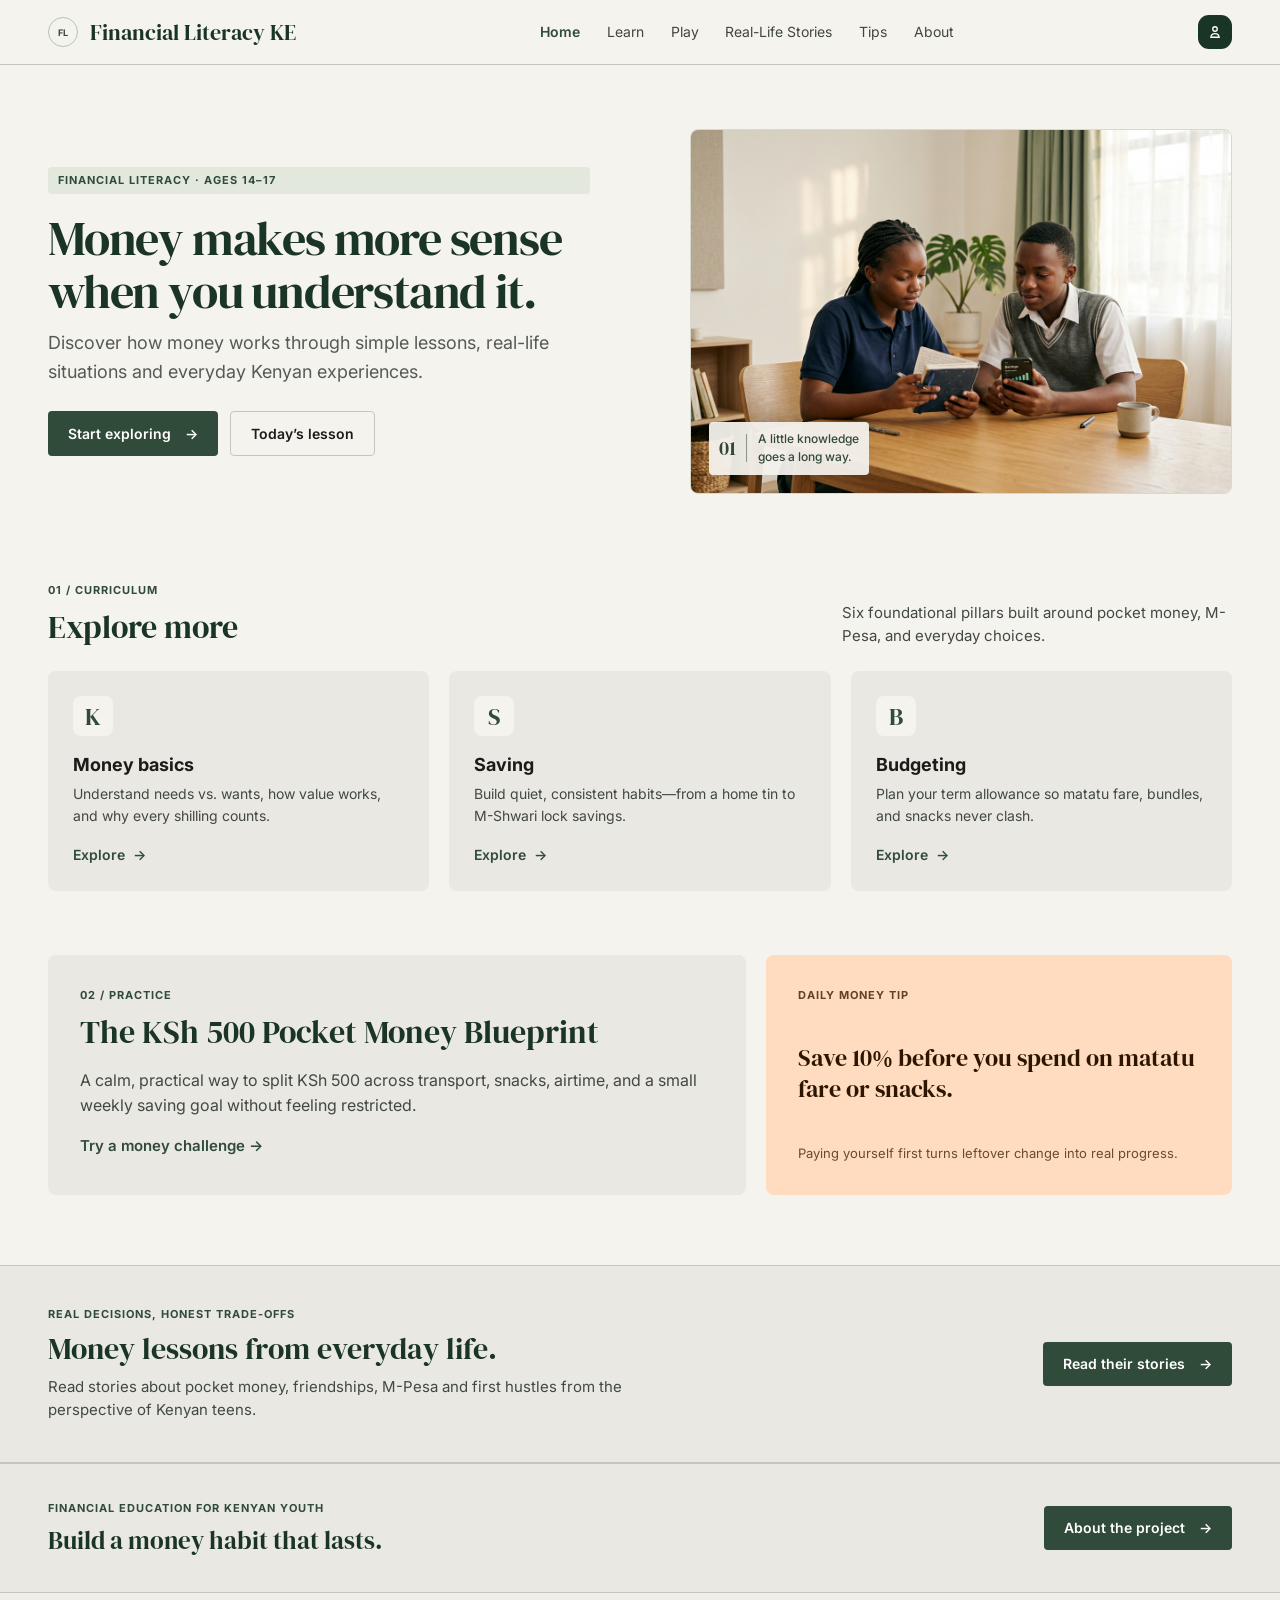
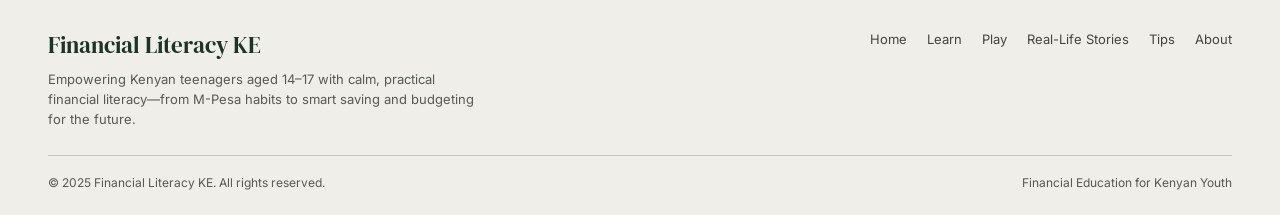
==== commit 7c105fda: "Add separate pages for every site tab" ====
--- a/index.html
+++ b/index.html
@@ -8,7 +8,7 @@
       name="description"
       content="Practical, jargon-free financial lessons for Kenyan teenagers. Learn about saving, budgeting, M-Pesa, and more."
     />
-    <title>Financial Literacy KE — Learn money with confidence</title>
+    <title>Financial Literacy KE — Home</title>
     <link rel="preconnect" href="https://fonts.googleapis.com" />
     <link rel="preconnect" href="https://fonts.gstatic.com" crossorigin />
     <link
@@ -21,10 +21,13 @@
   <body>
     <header class="site-header">
       <div class="header-inner">
-        <a class="brand" href="#home" aria-label="Financial Literacy KE home">
-          <span class="brand-mark" aria-hidden="true">FL</span>
-          <span>Financial Literacy KE</span>
-        </a>
+        <a
+          class="brand"
+          href="index.html"
+          aria-label="Financial Literacy KE home"
+          ><span class="brand-mark" aria-hidden="true">FL</span
+          ><span>Financial Literacy KE</span></a
+        >
         <button
           class="menu-toggle"
           type="button"
@@ -35,16 +38,16 @@
           <span></span><span></span><span></span>
         </button>
         <nav class="primary-nav" id="primary-nav" aria-label="Main navigation">
-          <a href="#home" data-nav="home">Home</a>
-          <a href="#library" data-nav="library">Learn</a>
-          <a href="#practice" data-nav="practice">Play</a>
-          <a href="#stories" data-nav="stories">Real-Life Stories</a>
-          <a href="#tips" data-nav="tips">Tips</a>
-          <a href="#about" data-nav="about">About</a>
+          <a href="index.html" data-page="home" aria-current="page">Home</a
+          ><a href="learn.html" data-page="learn">Learn</a
+          ><a href="play.html" data-page="play">Play</a
+          ><a href="stories.html" data-page="stories">Real-Life Stories</a
+          ><a href="tips.html" data-page="tips">Tips</a
+          ><a href="about.html" data-page="about">About</a>
         </nav>
         <a
           class="profile-button"
-          href="#about"
+          href="about.html"
           aria-label="About Financial Literacy KE"
           ><svg viewBox="0 0 24 24" aria-hidden="true">
             <circle cx="12" cy="8" r="3" />
@@ -52,9 +55,8 @@
         ></a>
       </div>
     </header>
-
     <main>
-      <section class="home-section" id="home" aria-labelledby="home-title">
+      <section class="home-section" aria-labelledby="home-title">
         <div class="hero layout-width">
           <div class="hero-copy">
             <span class="eyebrow pill">Financial literacy · Ages 14–17</span>
@@ -66,37 +68,25 @@
               situations and everyday Kenyan experiences.
             </p>
             <div class="hero-actions">
-              <a class="button button-primary" href="#library"
+              <a class="button button-primary" href="learn.html"
                 >Start exploring <span aria-hidden="true">→</span></a
-              ><a class="button button-secondary" href="#practice"
+              ><a class="button button-secondary" href="play.html"
                 >Today’s lesson</a
               >
             </div>
           </div>
-          <div
-            class="hero-art"
-            role="img"
-            aria-label="Illustration of a learner planning savings and everyday spending"
-          >
-            <div class="art-sun"></div>
-            <div class="art-window">
-              <div class="window-pane"></div>
-              <div class="window-pane"></div>
-            </div>
-            <div class="art-plant"><i></i><i></i><i></i><b></b></div>
-            <div class="art-desk"></div>
-            <div class="art-book">
-              <span>MY MONEY<br />PLAN</span>
-            </div>
-            <div class="art-coin coin-one">KSh</div>
-            <div class="art-coin coin-two">+</div>
+          <div class="hero-art">
+            <img
+              src="./assets/home-learning.png"
+              alt="Two Kenyan teenagers reviewing a notebook and savings plan together in a sunlit study space"
+            />
             <div class="art-caption">
               <span class="caption-mark">01</span
               ><span>A little knowledge<br />goes a long way.</span>
             </div>
           </div>
         </div>
-        <div class="home-highlights layout-width" id="stories">
+        <div class="home-highlights layout-width">
           <div class="section-heading">
             <div>
               <span class="eyebrow">01 / Curriculum</span>
@@ -108,7 +98,7 @@
             </p>
           </div>
           <div class="highlight-grid">
-            <a class="highlight-card" href="#library"
+            <a class="highlight-card" href="learn.html"
               ><span class="card-icon" aria-hidden="true">K</span>
               <h3>Money basics</h3>
               <p>
@@ -119,7 +109,7 @@
                 >Explore <span aria-hidden="true">→</span></span
               ></a
             >
-            <a class="highlight-card" href="#library"
+            <a class="highlight-card" href="learn.html"
               ><span class="card-icon" aria-hidden="true">S</span>
               <h3>Saving</h3>
               <p>
@@ -130,7 +120,7 @@
                 >Explore <span aria-hidden="true">→</span></span
               ></a
             >
-            <a class="highlight-card" href="#library"
+            <a class="highlight-card" href="learn.html"
               ><span class="card-icon" aria-hidden="true">B</span>
               <h3>Budgeting</h3>
               <p>
@@ -143,7 +133,7 @@
             >
           </div>
         </div>
-        <div class="home-feature layout-width" id="practice">
+        <div class="home-feature layout-width">
           <div class="feature-copy">
             <span class="eyebrow">02 / Practice</span>
             <h2>The KSh 500 Pocket Money Blueprint</h2>
@@ -152,8 +142,8 @@
               airtime, and a small weekly saving goal without feeling
               restricted.
             </p>
-            <a class="text-link" href="#library"
-              >Read the sample lesson <span aria-hidden="true">→</span></a
+            <a class="text-link" href="play.html"
+              >Try a money challenge <span aria-hidden="true">→</span></a
             >
           </div>
           <aside class="daily-tip">
@@ -166,311 +156,38 @@
           </aside>
         </div>
       </section>
-
-      <section
-        class="library-section page-section"
-        id="library"
-        aria-labelledby="library-title"
-      >
-        <div class="library-intro layout-width">
+      <section class="home-story-promo">
+        <div class="layout-width promo-inner">
           <div>
-            <span class="eyebrow">Curriculum · 06 Modules</span>
-            <h1 id="library-title">The Financial Library</h1>
-            <p class="lead">
-              Clear, jargon-free lessons built around everyday Kenyan life—from
-              M-Pesa to pocket money.
-            </p>
-          </div>
-          <div class="progress-summary">
-            <div>
-              <span class="small-label">Library progress</span
-              ><strong>24 Practical Lessons</strong>
-              <div class="progress-track"><span></span></div>
-            </div>
-            <span class="summary-icon" aria-hidden="true">▤</span>
-          </div>
-        </div>
-        <div class="module-grid layout-width" id="module-grid"></div>
-        <section
-          class="sample-lesson layout-width"
-          id="sample-lesson"
-          aria-labelledby="sample-title"
-        >
-          <div class="sample-intro">
-            <span class="eyebrow">Sample lesson · Module 05</span>
-            <h2 id="sample-title">Understanding M-Pesa &amp; Digital Money</h2>
-            <div
-              class="lesson-tabs"
-              role="tablist"
-              aria-label="Lesson sections"
-            >
-              <button
-                class="lesson-tab is-active"
-                type="button"
-                role="tab"
-                aria-selected="true"
-                aria-controls="panel-explanation"
-                id="tab-explanation"
-                data-tab="explanation"
-              >
-                Simple Explanation
-              </button>
-              <button
-                class="lesson-tab"
-                type="button"
-                role="tab"
-                aria-selected="false"
-                aria-controls="panel-example"
-                id="tab-example"
-                data-tab="example"
-              >
-                Kenyan Example
-              </button>
-              <button
-                class="lesson-tab"
-                type="button"
-                role="tab"
-                aria-selected="false"
-                aria-controls="panel-vocabulary"
-                id="tab-vocabulary"
-                data-tab="vocabulary"
-              >
-                Key Vocabulary
-              </button>
-              <button
-                class="lesson-tab"
-                type="button"
-                role="tab"
-                aria-selected="false"
-                aria-controls="panel-quiz"
-                id="tab-quiz"
-                data-tab="quiz"
-              >
-                Knowledge Check
-              </button>
-            </div>
-          </div>
-          <div class="lesson-panels">
-            <div
-              class="lesson-panel"
-              id="panel-explanation"
-              role="tabpanel"
-              aria-labelledby="tab-explanation"
-            >
-              <div class="lesson-copy">
-                <p class="lesson-lead">
-                  Mobile money turns physical cash into digital value stored
-                  safely on your SIM-linked account. Instead of carrying notes
-                  in your pocket, you can pay for snacks, send fare, or save
-                  shillings directly from your phone.
-                </p>
-                <p>
-                  Every time you deposit cash at an M-Pesa agent, the agent
-                  hands you digital shillings called <strong>float</strong>.
-                  Merchant Tills, Paybills, and mobile-linked savings accounts
-                  can help you build safe payment habits.
-                </p>
-                <aside class="pro-tip">
-                  <span class="eyebrow">Youth pro tip</span>
-                  <p>
-                    Always reconcile your SMS receipts with your weekly ledger.
-                    Tracking confirmation codes and merchant fees helps you spot
-                    mistakes early.
-                  </p>
-                </aside>
-              </div>
-              <div class="money-flow">
-                <span class="small-label">How digital value moves</span>
-                <div class="flow-items">
-                  <div><span aria-hidden="true">K</span>Cash</div>
-                  <b aria-hidden="true">→</b>
-                  <div><span aria-hidden="true">A</span>Agent</div>
-                  <b aria-hidden="true">→</b>
-                  <div class="flow-active">
-                    <span aria-hidden="true">M</span>M-Pesa
-                  </div>
-                </div>
-              </div>
-            </div>
-            <div
-              class="lesson-panel is-hidden"
-              id="panel-example"
-              role="tabpanel"
-              aria-labelledby="tab-example"
-              hidden
-            >
-              <div class="example-grid">
-                <article class="example-card">
-                  <span class="tag">Buy Goods · Till</span>
-                  <h3>Buying snacks at the local duka</h3>
-                  <p>
-                    You buy a samosa and juice for KSh 80 using the shopkeeper’s
-                    Till number. As a merchant payment, you pay the displayed
-                    amount.
-                  </p>
-                </article>
-                <article class="example-card">
-                  <span class="tag tag-warm">Send Money · P2P</span>
-                  <h3>Sending KSh 150 to a friend</h3>
-                  <p>
-                    Sending money to a personal number may include a transaction
-                    fee. Check the confirmation screen before approving.
-                  </p>
-                </article>
-              </div>
-            </div>
-            <div
-              class="lesson-panel is-hidden"
-              id="panel-vocabulary"
-              role="tabpanel"
-              aria-labelledby="tab-vocabulary"
-              hidden
-            >
-              <div class="vocabulary-grid">
-                <article>
-                  <span class="eyebrow">Term 01</span>
-                  <h3>Float</h3>
-                  <p>
-                    Digital money held by an M-Pesa agent or in your mobile
-                    wallet, ready to be converted into cash or sent.
-                  </p>
-                </article>
-                <article>
-                  <span class="eyebrow">Term 02</span>
-                  <h3>Transaction fee</h3>
-                  <p>
-                    A service charge shown before you confirm certain transfers
-                    or withdrawals.
-                  </p>
-                </article>
-                <article>
-                  <span class="eyebrow">Term 03</span>
-                  <h3>Fuliza</h3>
-                  <p>
-                    An overdraft service that can complete a payment when your
-                    balance is short and has fees to understand.
-                  </p>
-                </article>
-              </div>
-            </div>
-            <div
-              class="lesson-panel is-hidden"
-              id="panel-quiz"
-              role="tabpanel"
-              aria-labelledby="tab-quiz"
-              hidden
-            >
-              <div class="question-card">
-                <span class="eyebrow">Quick check</span>
-                <h3>
-                  You are paying KSh 80 for snacks using a shop’s Buy Goods
-                  Till. What should you check before confirming?
-                </h3>
-                <div class="answer-list" data-quiz>
-                  <button
-                    class="answer-option"
-                    type="button"
-                    data-correct="true"
-                  >
-                    The merchant name and total shown on screen</button
-                  ><button
-                    class="answer-option"
-                    type="button"
-                    data-correct="false"
-                  >
-                    Whether you can share your PIN with the cashier</button
-                  ><button
-                    class="answer-option"
-                    type="button"
-                    data-correct="false"
-                  >
-                    Nothing—confirm every request immediately
-                  </button>
-                </div>
-                <p class="quiz-feedback" aria-live="polite"></p>
-              </div>
-            </div>
-          </div>
-        </section>
+            <span class="eyebrow">Real decisions, honest trade-offs</span>
+            <h2>Money lessons from everyday life.</h2>
+            <p>
+              Read stories about pocket money, friendships, M-Pesa and first
+              hustles from the perspective of Kenyan teens.
+            </p>
+          </div>
+          <a class="button button-primary" href="stories.html"
+            >Read their stories <span aria-hidden="true">→</span></a
+          >
+        </div>
       </section>
-
-      <section
-        class="tips-section page-section"
-        id="tips"
-        aria-labelledby="tips-title"
-      >
-        <div class="tips-intro layout-width">
-          <div>
-            <div class="eyebrow-row">
-              <span class="eyebrow pill">01 / Daily habits</span
-              ><span class="small-label">Kenyan Youth Guide</span>
-            </div>
-            <h1 id="tips-title">Practical Money Tips</h1>
-            <p class="lead">
-              Simple habits you can start today—whether you have KSh 100 or KSh
-              2,000.
-            </p>
-          </div>
-          <div class="goal-card">
-            <span class="goal-icon" aria-hidden="true">6</span
-            ><span
-              ><span class="small-label">Weekly goal</span
-              ><strong>6 Core Habits</strong></span
-            >
-          </div>
-        </div>
-        <div class="tips-grid layout-width" id="tips-grid"></div>
-        <section
-          class="checklist-card layout-width"
-          aria-labelledby="checklist-title"
-        >
-          <div class="checklist-summary">
-            <span class="eyebrow">Weekly check-in</span>
-            <h2 id="checklist-title">Weekly Habit Checklist</h2>
-            <p>
-              Tick off the money habits you practiced this week. Small,
-              consistent steps build real confidence over time.
-            </p>
-            <div class="check-progress">
-              <span>Weekly progress</span
-              ><strong id="checklist-counter" aria-live="polite">0 / 6</strong>
-            </div>
-            <div
-              class="progress-track progress-large"
-              role="progressbar"
-              aria-label="Weekly habits completed"
-              aria-valuemin="0"
-              aria-valuemax="6"
-              aria-valuenow="0"
-            >
-              <span id="checklist-progress"></span>
-            </div>
-            <button class="reset-button" id="reset-checklist" type="button">
-              ↻ &nbsp; Reset this week
-            </button>
-          </div>
-          <div class="checklist-items" id="checklist-items"></div>
-        </section>
-      </section>
-
-      <section class="about-strip" id="about">
+      <section class="about-strip">
         <div class="layout-width about-inner">
           <div>
             <span class="eyebrow">Financial education for Kenyan youth</span>
             <h2>Build a money habit that lasts.</h2>
           </div>
-          <a class="button button-primary" href="#library"
-            >Explore the library <span aria-hidden="true">→</span></a
+          <a class="button button-primary" href="about.html"
+            >About the project <span aria-hidden="true">→</span></a
           >
         </div>
       </section>
     </main>
-
     <footer class="site-footer">
       <div class="layout-width">
         <div class="footer-top">
           <div class="footer-about">
-            <a class="footer-brand" href="#home">Financial Literacy KE</a>
+            <a class="footer-brand" href="index.html">Financial Literacy KE</a>
             <p>
               Empowering Kenyan teenagers aged 14–17 with calm, practical
               financial literacy—from M-Pesa habits to smart saving and
@@ -478,9 +195,10 @@
             </p>
           </div>
           <nav aria-label="Footer navigation">
-            <a href="#home">Home</a><a href="#library">Learn</a
-            ><a href="#practice">Play</a><a href="#stories">Real-Life Stories</a
-            ><a href="#tips">Tips</a><a href="#about">About</a>
+            <a href="index.html">Home</a><a href="learn.html">Learn</a
+            ><a href="play.html">Play</a
+            ><a href="stories.html">Real-Life Stories</a
+            ><a href="tips.html">Tips</a><a href="about.html">About</a>
           </nav>
         </div>
         <div class="footer-bottom">
--- a/style.css
+++ b/style.css
@@ -219,6 +219,15 @@
   background: #e4e7dd;
   border: 1px solid #d7d9ce;
 }
+.hero-art > img,
+.stories-art > img,
+.about-art > img,
+.audience-art > img {
+  display: block;
+  width: 100%;
+  height: 100%;
+  object-fit: cover;
+}
 .art-sun {
   position: absolute;
   width: 176px;
@@ -538,6 +547,10 @@
   background: var(--sage);
   font-size: 24px;
   color: var(--green);
+}
+.summary-icon svg {
+  width: 25px;
+  height: 25px;
 }
 .module-grid {
   display: grid;
@@ -1322,6 +1335,1151 @@
     font-size: 10px;
   }
 }
+/* Page-specific layouts for the interactive lab, stories and About page. */
+[hidden] {
+  display: none !important;
+}
+.home-story-promo {
+  padding: 40px 0;
+  background: var(--card);
+  border-block: 1px solid var(--line);
+}
+.promo-inner {
+  display: flex;
+  justify-content: space-between;
+  align-items: center;
+  gap: 28px;
+}
+.promo-inner h2 {
+  margin: 8px 0;
+  color: var(--green-dark);
+  font: 30px/1.2 var(--serif);
+}
+.promo-inner p {
+  color: var(--muted);
+  max-width: 630px;
+  margin: 0;
+}
+.module-svg {
+  width: 34px;
+  height: 34px;
+  color: var(--green);
+  flex: none;
+}
+.tip-svg {
+  width: 30px;
+  height: 30px;
+  color: var(--green);
+  flex: none;
+}
+.module-start {
+  display: inline-flex;
+  align-items: center;
+  justify-content: center;
+  text-decoration: none;
+}
+
+.play-intro {
+  display: grid;
+  grid-template-columns: 1fr minmax(300px, 460px);
+  align-items: end;
+  gap: 42px;
+  padding-bottom: 38px;
+}
+.play-intro h1,
+.stories-heading h1,
+.about-copy h1 {
+  margin: 14px 0 0;
+  color: var(--green-dark);
+  font: clamp(38px, 4vw, 48px)/1.12 var(--serif);
+  letter-spacing: -0.025em;
+}
+.play-progress {
+  background: white;
+  border: 1px solid var(--line);
+  border-radius: 8px;
+  padding: 20px 22px;
+}
+.progress-title,
+.progress-numbers {
+  display: flex;
+  justify-content: space-between;
+  align-items: center;
+  gap: 12px;
+}
+.progress-title {
+  margin-bottom: 14px;
+}
+.level-badge {
+  background: var(--sage);
+  color: var(--green);
+  border-radius: 99px;
+  padding: 4px 10px;
+  font-size: 11px;
+  font-weight: 600;
+}
+.progress-numbers strong {
+  font-size: 14px;
+}
+.progress-numbers span {
+  color: var(--muted);
+  font-size: 13px;
+  font-variant-numeric: tabular-nums;
+}
+.play-modules {
+  display: grid;
+  gap: 28px;
+  padding-bottom: 72px;
+}
+.play-grid {
+  display: grid;
+  grid-template-columns: minmax(0, 1.3fr) minmax(340px, 0.9fr);
+  gap: 22px;
+  align-items: start;
+}
+.play-panel,
+.scenario-panel {
+  border-radius: 8px;
+  border: 1px solid var(--line);
+  background: var(--card);
+  padding: clamp(20px, 3vw, 32px);
+}
+.play-panel-heading {
+  display: flex;
+  align-items: center;
+  gap: 12px;
+  margin-bottom: 20px;
+}
+.play-panel-heading > div {
+  min-width: 0;
+  flex: 1;
+}
+.play-panel-heading h2 {
+  margin: 0;
+  color: var(--green-dark);
+  font: 22px/1.25 var(--serif);
+}
+.play-panel-heading p {
+  margin: 4px 0 0;
+  color: var(--muted);
+  font-size: 12px;
+}
+.module-chip {
+  height: 34px;
+  min-width: 34px;
+  display: grid;
+  place-items: center;
+  border-radius: 7px;
+  background: var(--green);
+  color: white;
+  font-size: 12px;
+  font-weight: 600;
+}
+.module-chip.warm {
+  background: #6b4b2c;
+}
+.module-chip.sage {
+  background: #64745c;
+}
+.score-pill {
+  margin-left: auto;
+  flex: none;
+  border-radius: 99px;
+  background: white;
+  padding: 6px 11px;
+  font-size: 11px;
+  font-weight: 600;
+  font-variant-numeric: tabular-nums;
+}
+.quiz-card,
+.budget-card {
+  padding: 21px;
+  border-radius: 8px;
+  background: white;
+}
+.quiz-meta {
+  display: flex;
+  align-items: center;
+  justify-content: space-between;
+  margin-bottom: 15px;
+}
+.quiz-dots {
+  display: flex;
+  gap: 5px;
+}
+.quiz-dots span {
+  width: 22px;
+  height: 5px;
+  border-radius: 5px;
+  background: var(--card);
+}
+.quiz-dots span.is-current {
+  background: var(--green);
+}
+.quiz-card h3 {
+  margin: 0 0 18px;
+  color: var(--ink);
+  font-size: 17px;
+  line-height: 1.45;
+}
+.answer-list {
+  display: grid;
+  gap: 9px;
+}
+.answer-option {
+  width: 100%;
+  padding: 12px 14px;
+  border: 1px solid transparent;
+  border-radius: 6px;
+  background: var(--canvas);
+  color: var(--ink);
+  text-align: left;
+  cursor: pointer;
+  font-size: 14px;
+  line-height: 1.5;
+}
+.answer-option:hover {
+  background: #e5e8df;
+}
+.answer-option.is-correct {
+  background: #e1eadf;
+  border-color: #91a48d;
+}
+.answer-option.is-wrong {
+  background: #f5e5e1;
+  border-color: #c4998e;
+}
+.challenge-feedback {
+  margin-top: 14px;
+  border-radius: 6px;
+  padding: 12px 14px;
+  font-size: 13px;
+}
+.challenge-feedback p {
+  margin: 4px 0 0;
+}
+.challenge-feedback.success,
+.scam-status.success,
+.scam-explanation.success {
+  background: #dfe9db;
+  color: #263d2c;
+}
+.challenge-feedback.error,
+.scam-status.error,
+.scam-explanation.error {
+  background: #f5dfdc;
+  color: #73352d;
+}
+.challenge-feedback.warm {
+  background: var(--oak);
+  color: #60472d;
+}
+.quiz-controls {
+  min-height: 42px;
+  display: flex;
+  justify-content: space-between;
+  align-items: center;
+  margin-top: 12px;
+}
+.quiz-controls .button {
+  min-height: 38px;
+  padding: 9px 16px;
+  font-size: 13px;
+}
+.text-button {
+  border: 0;
+  background: none;
+  color: var(--green);
+  font-weight: 600;
+  cursor: pointer;
+}
+.budget-card {
+  display: grid;
+  gap: 18px;
+}
+.balance-card {
+  display: flex;
+  justify-content: space-between;
+  gap: 12px;
+  background: var(--canvas);
+  padding: 13px;
+  border-radius: 6px;
+}
+.balance-card strong {
+  display: block;
+  margin-top: 3px;
+  color: var(--green-dark);
+  font: 22px/1.25 var(--serif);
+  font-variant-numeric: tabular-nums;
+}
+.balance-card strong.over-budget {
+  color: #a23a31;
+}
+.align-right {
+  text-align: right;
+}
+.allocation-bar {
+  height: 9px;
+  display: flex;
+  overflow: hidden;
+  border-radius: 99px;
+  background: var(--card);
+}
+.allocation-bar span {
+  width: 0;
+  transition: width 0.2s ease;
+}
+.allocation-bar span:nth-child(1) {
+  background: var(--green);
+}
+.allocation-bar span:nth-child(2) {
+  background: #8d6640;
+}
+.allocation-bar span:nth-child(3) {
+  background: #71816a;
+}
+.allocation-bar span:nth-child(4) {
+  background: #bdcbb5;
+}
+.slider-list {
+  display: grid;
+  gap: 12px;
+}
+.slider-row {
+  display: grid;
+  gap: 4px;
+}
+.slider-label {
+  display: flex;
+  justify-content: space-between;
+  align-items: center;
+  gap: 12px;
+  font-size: 12px;
+}
+.slider-label label {
+  cursor: pointer;
+}
+.slider-label output {
+  color: var(--green);
+  font-weight: 600;
+  font-variant-numeric: tabular-nums;
+}
+.slider-row input {
+  width: 100%;
+  margin: 0;
+  accent-color: var(--green);
+  cursor: pointer;
+}
+.full-width {
+  width: 100%;
+}
+.myths-grid {
+  display: grid;
+  grid-template-columns: repeat(3, minmax(0, 1fr));
+  gap: 14px;
+}
+.myth-card {
+  min-height: 190px;
+  border: 1px solid #e6e4de;
+  border-radius: 8px;
+  padding: 19px;
+  background: white;
+  text-align: left;
+  display: flex;
+  flex-direction: column;
+  align-items: flex-start;
+  gap: 13px;
+  cursor: pointer;
+  transition:
+    border-color 0.18s,
+    transform 0.18s;
+}
+.myth-card:hover {
+  border-color: #9caa98;
+  transform: translateY(-2px);
+}
+.myth-badge {
+  padding: 4px 9px;
+  border-radius: 99px;
+  background: var(--oak);
+  color: #684a2b;
+  font-size: 10px;
+  font-weight: 700;
+  letter-spacing: 0.08em;
+  text-transform: uppercase;
+}
+.myth-card[aria-expanded="true"] .myth-badge {
+  background: var(--sage);
+  color: var(--green);
+}
+.myth-card strong {
+  color: var(--ink);
+  font-size: 16px;
+  line-height: 1.4;
+}
+.myth-fact {
+  color: var(--muted);
+  font-size: 13px;
+  line-height: 1.5;
+}
+.myth-action {
+  margin-top: auto;
+  color: var(--green);
+  font-size: 12px;
+  font-weight: 600;
+}
+.scam-panel {
+  display: grid;
+  grid-template-columns: minmax(220px, 0.65fr) 1.5fr;
+  gap: 26px;
+}
+.scam-intro > p {
+  color: var(--muted);
+  font-size: 14px;
+}
+.scam-counter {
+  margin-top: 20px;
+  padding: 12px;
+  border-radius: 6px;
+  background: white;
+  display: flex;
+  justify-content: space-between;
+  font-size: 12px;
+}
+.scam-counter strong {
+  color: var(--green);
+}
+.scam-list {
+  display: grid;
+  gap: 13px;
+}
+.scam-card {
+  background: white;
+  border-radius: 7px;
+  padding: 16px;
+}
+.scam-card-top {
+  display: flex;
+  justify-content: space-between;
+  align-items: center;
+  gap: 10px;
+}
+.scam-card-top .eyebrow {
+  font-size: 10px;
+}
+.scam-status {
+  padding: 3px 9px;
+  border-radius: 99px;
+  font-size: 10px;
+  font-weight: 700;
+}
+.scam-message {
+  margin: 11px 0;
+  padding: 12px;
+  border-radius: 5px;
+  background: var(--canvas);
+  color: var(--ink);
+  font-size: 13px;
+}
+.scam-buttons {
+  display: flex;
+  gap: 8px;
+}
+.scam-buttons button {
+  border: 1px solid var(--line);
+  background: var(--card);
+  border-radius: 5px;
+  padding: 7px 14px;
+  cursor: pointer;
+  font-size: 12px;
+}
+.scam-buttons button:hover,
+.scam-buttons button.is-selected {
+  background: var(--green);
+  border-color: var(--green);
+  color: white;
+}
+.scam-explanation {
+  margin: 10px 0 0;
+  padding: 10px;
+  border-radius: 5px;
+  font-size: 12px;
+}
+.scenario-panel {
+  display: grid;
+  grid-template-columns: 0.9fr 1.1fr;
+  gap: 30px;
+  background: var(--card);
+}
+.scenario-copy h2 {
+  margin: 13px 0 8px;
+  color: var(--green-dark);
+  font: 31px/1.2 var(--serif);
+}
+.scenario-copy > p {
+  color: var(--muted);
+  font-size: 14px;
+}
+.phone-fund {
+  display: flex;
+  align-items: center;
+  gap: 14px;
+  margin-top: 20px;
+  padding: 13px;
+  border-radius: 7px;
+  background: white;
+}
+.fund-ring {
+  width: 58px;
+  height: 58px;
+  display: grid;
+  place-items: center;
+  border-radius: 50%;
+  border: 5px solid #aebda7;
+  color: var(--green);
+  font-size: 13px;
+  font-weight: 700;
+}
+.phone-fund strong,
+.phone-fund small {
+  display: block;
+}
+.phone-fund strong {
+  font-size: 13px;
+}
+.phone-fund small {
+  margin-top: 3px;
+  color: var(--muted);
+  font-size: 11px;
+}
+.scenario-choice-area > .eyebrow {
+  margin-bottom: 10px;
+}
+.scenario-choices,
+.story-choices {
+  display: grid;
+  gap: 9px;
+}
+.scenario-choice,
+.story-choice {
+  border: 1px solid transparent;
+  border-radius: 7px;
+  padding: 12px;
+  display: flex;
+  align-items: flex-start;
+  gap: 11px;
+  background: white;
+  color: var(--ink);
+  text-align: left;
+  cursor: pointer;
+  font-size: 13px;
+  line-height: 1.5;
+}
+.scenario-choice > span,
+.story-choice > span {
+  width: 25px;
+  height: 25px;
+  flex: none;
+  border-radius: 50%;
+  background: var(--sage);
+  color: var(--green);
+  display: grid;
+  place-items: center;
+  font-size: 11px;
+  font-weight: 700;
+}
+.scenario-choice:hover,
+.story-choice:hover {
+  border-color: #9cac96;
+}
+.scenario-choice.is-selected,
+.story-choice.is-selected {
+  background: var(--green);
+  color: white;
+}
+.scenario-choice.is-selected > span,
+.story-choice.is-selected > span {
+  background: white;
+  color: var(--green);
+}
+.scenario-outcome {
+  margin-top: 14px;
+  padding: 17px;
+  border-radius: 7px;
+  background: white;
+}
+.scenario-outcome h3 {
+  margin: 0 0 6px;
+  color: var(--green-dark);
+  font: 21px/1.3 var(--serif);
+}
+.scenario-outcome > p,
+.takeaway p {
+  color: var(--muted);
+  font-size: 13px;
+}
+.takeaway {
+  margin-top: 13px;
+  padding: 12px;
+  border-radius: 6px;
+  background: #e7eee3;
+}
+.takeaway p {
+  margin: 5px 0 0;
+  color: var(--ink);
+}
+
+.stories-hero {
+  display: grid;
+  grid-template-columns: 1fr minmax(300px, 0.8fr);
+  gap: 46px;
+  align-items: center;
+}
+.stories-heading h1 {
+  margin-top: 16px;
+}
+.stories-art {
+  position: relative;
+  height: 285px;
+  overflow: hidden;
+  border-radius: 8px;
+  background: #e3e7dd;
+  border: 1px solid #d4d9cf;
+}
+.story-table {
+  position: absolute;
+  z-index: 1;
+  bottom: 17%;
+  left: -4%;
+  width: 110%;
+  height: 16%;
+  background: #98734f;
+  transform: rotate(-3deg);
+}
+.story-note {
+  position: absolute;
+  z-index: 2;
+  left: 23%;
+  bottom: 26%;
+  width: 100px;
+  height: 76px;
+  display: grid;
+  place-items: center;
+  background: #f7f4e9;
+  border: 1px solid #d2ccbd;
+  color: var(--green);
+  text-align: center;
+  font: 15px/1.3 var(--serif);
+  transform: rotate(-7deg);
+  box-shadow: 0 8px 15px #17251d1c;
+}
+.story-phone {
+  position: absolute;
+  z-index: 2;
+  right: 18%;
+  bottom: 24%;
+  width: 44px;
+  height: 68px;
+  border: 4px solid #314938;
+  border-radius: 7px;
+  background: #f4f1e7;
+  transform: rotate(7deg);
+}
+.story-phone::after {
+  content: "";
+  position: absolute;
+  left: 50%;
+  bottom: 4px;
+  width: 5px;
+  height: 5px;
+  border-radius: 50%;
+  background: #314938;
+  transform: translateX(-50%);
+}
+.story-caption {
+  position: absolute;
+  z-index: 3;
+  left: 17px;
+  bottom: 13px;
+  width: 68%;
+  display: grid;
+  gap: 3px;
+  padding: 9px 12px;
+  background: rgba(245, 243, 237, 0.94);
+  border-radius: 5px;
+  font-size: 11px;
+}
+.story-filter-section {
+  display: flex;
+  justify-content: space-between;
+  align-items: center;
+  gap: 18px;
+  padding-block: 6px 24px;
+}
+.story-filters {
+  display: flex;
+  flex-wrap: wrap;
+  gap: 7px;
+}
+.filter-btn {
+  border: 1px solid transparent;
+  border-radius: 99px;
+  padding: 7px 13px;
+  color: var(--muted);
+  background: var(--card);
+  font-size: 12px;
+  cursor: pointer;
+}
+.filter-btn:hover {
+  border-color: var(--line);
+}
+.filter-btn.is-active {
+  background: var(--green);
+  color: white;
+}
+.stories-grid {
+  display: grid;
+  grid-template-columns: repeat(3, minmax(0, 1fr));
+  gap: 18px;
+  padding-bottom: 54px;
+}
+.story-card {
+  min-width: 0;
+  border: 1px solid #e4e3dc;
+  border-radius: 8px;
+  background: white;
+  padding: 20px;
+  display: flex;
+  flex-direction: column;
+  justify-content: space-between;
+}
+.story-card[hidden] {
+  display: none;
+}
+.story-card-top {
+  display: flex;
+  align-items: center;
+  justify-content: space-between;
+}
+.story-number {
+  color: #747a72;
+  font-size: 11px;
+  font-weight: 600;
+}
+.story-card h2 {
+  margin: 15px 0 7px;
+  color: var(--green-dark);
+  font: 23px/1.25 var(--serif);
+}
+.story-intro {
+  min-height: 48px;
+  margin: 0;
+  color: var(--muted);
+  font-size: 13px;
+}
+.story-situation {
+  margin-top: 15px;
+  padding: 13px;
+  background: var(--canvas);
+  border-radius: 6px;
+}
+.story-situation p {
+  margin: 5px 0 0;
+  font-size: 12px;
+}
+.story-decisions {
+  margin-top: 15px;
+}
+.story-decisions ul {
+  list-style: none;
+  padding: 0;
+  margin: 8px 0 0;
+  display: grid;
+  gap: 7px;
+  color: var(--muted);
+  font-size: 12px;
+}
+.story-decisions li {
+  display: flex;
+  gap: 7px;
+}
+.story-decisions li span {
+  flex: none;
+  color: var(--green);
+}
+.story-lesson {
+  margin-top: 16px;
+  padding: 12px;
+  border-radius: 6px;
+  background: #e8eee4;
+}
+.story-lesson p {
+  margin: 5px 0 0;
+  font-size: 12px;
+}
+.story-scenario {
+  margin-bottom: 64px;
+}
+.story-scenario .scenario-copy h2 {
+  font-size: 30px;
+}
+
+.about-page {
+  padding-bottom: 66px;
+}
+.about-hero {
+  display: grid;
+  grid-template-columns: 1fr 320px;
+  align-items: center;
+  gap: 42px;
+}
+.about-copy h1 {
+  max-width: 760px;
+}
+.about-copy .lead {
+  max-width: 760px;
+}
+.focus-card {
+  padding: 20px;
+  background: var(--card);
+  border-radius: 8px;
+}
+.focus-card h2 {
+  margin: 10px 0 5px;
+  color: var(--green-dark);
+  font: 24px var(--serif);
+}
+.focus-card p {
+  margin: 0;
+  color: var(--muted);
+  font-size: 13px;
+}
+.warm-pill {
+  background: var(--oak);
+  color: #684a2b;
+}
+.about-art {
+  height: 350px;
+  margin-top: 36px;
+  position: relative;
+  overflow: hidden;
+  border: 1px solid #d5d9cf;
+  border-radius: 8px;
+  background: #e4e8df;
+}
+.about-art-caption {
+  position: absolute;
+  left: 18px;
+  bottom: 17px;
+  z-index: 2;
+  padding: 8px 12px;
+  border-radius: 5px;
+  background: rgba(245, 243, 237, 0.95);
+  color: var(--green);
+  font-size: 12px;
+}
+.about-story-band,
+.pillars-band {
+  padding: 55px 0;
+  background: var(--card);
+}
+.about-columns {
+  display: grid;
+  grid-template-columns: 0.9fr 1.1fr;
+  gap: 42px;
+  align-items: start;
+}
+.about-columns h2,
+.audience-copy h2 {
+  margin: 12px 0;
+  color: var(--green-dark);
+  font: 29px/1.25 var(--serif);
+}
+.about-columns p,
+.audience-copy p {
+  color: var(--muted);
+  font-size: 14px;
+}
+.value-card {
+  display: flex;
+  align-items: center;
+  gap: 13px;
+  margin-top: 20px;
+  padding: 15px;
+  background: var(--canvas);
+  border-radius: 7px;
+}
+.value-mark {
+  width: 38px;
+  height: 38px;
+  display: grid;
+  place-items: center;
+  border-radius: 6px;
+  background: var(--sage);
+  color: var(--green);
+  font: 18px var(--serif);
+}
+.value-card strong,
+.value-card small {
+  display: block;
+}
+.value-card small {
+  color: var(--muted);
+  font-size: 11px;
+}
+.why-card {
+  padding: 26px;
+  background: var(--surface);
+  border-radius: 8px;
+}
+.focus-grid {
+  display: grid;
+  grid-template-columns: 1fr 1fr;
+  gap: 12px;
+  margin-top: 18px;
+}
+.focus-grid > div {
+  padding: 15px;
+  background: var(--card);
+  border-radius: 6px;
+}
+.focus-mark {
+  display: grid;
+  place-items: center;
+  width: 31px;
+  height: 31px;
+  margin-bottom: 9px;
+  border-radius: 6px;
+  background: var(--sage);
+  color: var(--green);
+  font: 16px var(--serif);
+}
+.focus-grid strong {
+  font-size: 12px;
+}
+.focus-grid p {
+  margin-bottom: 0;
+  font-size: 11px;
+}
+.purpose-section {
+  padding-block: 55px;
+}
+.purpose-grid {
+  display: grid;
+  grid-template-columns: repeat(2, 1fr);
+  gap: 18px;
+}
+.purpose-card {
+  min-height: 300px;
+  padding: 27px;
+  border-radius: 8px;
+  background: var(--card);
+  display: flex;
+  flex-direction: column;
+  align-items: flex-start;
+}
+.purpose-label {
+  padding: 5px 10px;
+  border-radius: 5px;
+  background: var(--oak);
+  color: #684a2b;
+  font-size: 11px;
+  font-weight: 600;
+}
+.purpose-card h3 {
+  color: var(--green-dark);
+  font: 25px/1.25 var(--serif);
+}
+.purpose-card p {
+  color: var(--muted);
+  font-size: 14px;
+}
+.purpose-foot {
+  margin-top: auto;
+  color: var(--green);
+  font-size: 12px;
+  font-weight: 600;
+}
+.audience-section {
+  padding-bottom: 56px;
+}
+.audience-card {
+  display: grid;
+  grid-template-columns: 0.9fr 1.1fr;
+  overflow: hidden;
+  border-radius: 8px;
+  background: var(--card);
+}
+.audience-art {
+  position: relative;
+  min-height: 300px;
+  overflow: hidden;
+  background: #e2e6dc;
+}
+.audience-copy {
+  padding: clamp(25px, 4vw, 48px);
+}
+.audience-tags {
+  display: flex;
+  flex-wrap: wrap;
+  gap: 7px;
+  margin-top: 18px;
+}
+.audience-tags span {
+  padding: 5px 9px;
+  border-radius: 5px;
+  background: var(--sage);
+  color: var(--green);
+  font-size: 11px;
+}
+.pillars-band .section-heading {
+  margin-bottom: 24px;
+}
+.pillars-band .section-heading > div > p {
+  max-width: 600px;
+  color: var(--muted);
+}
+.about-pillars {
+  display: grid;
+  grid-template-columns: repeat(3, minmax(0, 1fr));
+  gap: 14px;
+}
+.about-pillars article {
+  min-height: 160px;
+  padding: 19px;
+  border-radius: 7px;
+  background: var(--surface);
+}
+.about-pillars article > span {
+  color: var(--green);
+  font: 19px var(--serif);
+}
+.about-pillars h3 {
+  margin: 9px 0 5px;
+  color: var(--green-dark);
+  font-size: 15px;
+}
+.about-pillars p {
+  margin: 0;
+  color: var(--muted);
+  font-size: 12px;
+}
+
+@media (max-width: 900px) {
+  .play-intro,
+  .about-hero {
+    grid-template-columns: 1fr 330px;
+    gap: 25px;
+  }
+  .play-grid {
+    grid-template-columns: 1fr 1fr;
+  }
+  .stories-hero {
+    gap: 24px;
+  }
+  .stories-grid {
+    grid-template-columns: repeat(2, minmax(0, 1fr));
+  }
+  .about-columns {
+    gap: 24px;
+  }
+}
+@media (max-width: 680px) {
+  .promo-inner {
+    align-items: flex-start;
+    flex-direction: column;
+  }
+  .play-intro,
+  .about-hero,
+  .stories-hero {
+    grid-template-columns: 1fr;
+    gap: 20px;
+  }
+  .play-intro h1,
+  .stories-heading h1,
+  .about-copy h1 {
+    font-size: 38px;
+  }
+  .play-progress {
+    padding: 16px;
+  }
+  .play-grid,
+  .scenario-panel,
+  .scam-panel,
+  .about-columns,
+  .purpose-grid,
+  .audience-card {
+    grid-template-columns: 1fr;
+  }
+  .play-panel {
+    padding: 18px;
+  }
+  .play-panel-heading {
+    flex-wrap: wrap;
+  }
+  .play-panel-heading > div {
+    flex: 1 1 calc(100% - 55px);
+  }
+  .score-pill {
+    margin-left: 46px;
+  }
+  .myths-grid,
+  .about-pillars {
+    grid-template-columns: 1fr;
+  }
+  .myth-card {
+    min-height: 150px;
+  }
+  .scam-panel {
+    gap: 18px;
+  }
+  .stories-art {
+    height: 240px;
+  }
+  .story-filter-section {
+    align-items: flex-start;
+    flex-direction: column;
+  }
+  .stories-grid {
+    grid-template-columns: 1fr;
+  }
+  .story-intro {
+    min-height: 0;
+  }
+  .about-art {
+    height: 270px;
+    margin-top: 24px;
+  }
+  .about-story-band,
+  .pillars-band {
+    padding: 38px 0;
+  }
+  .why-card {
+    padding: 20px;
+  }
+  .focus-grid {
+    grid-template-columns: 1fr;
+  }
+  .purpose-section {
+    padding-block: 38px;
+  }
+  .purpose-card {
+    min-height: 0;
+    padding: 22px;
+  }
+  .purpose-foot {
+    margin-top: 10px;
+  }
+  .audience-art {
+    min-height: 230px;
+  }
+  .audience-copy {
+    padding: 22px;
+  }
+  .story-scenario {
+    margin-bottom: 42px;
+  }
+}
 @media (prefers-reduced-motion: reduce) {
   *,
   *::before,
